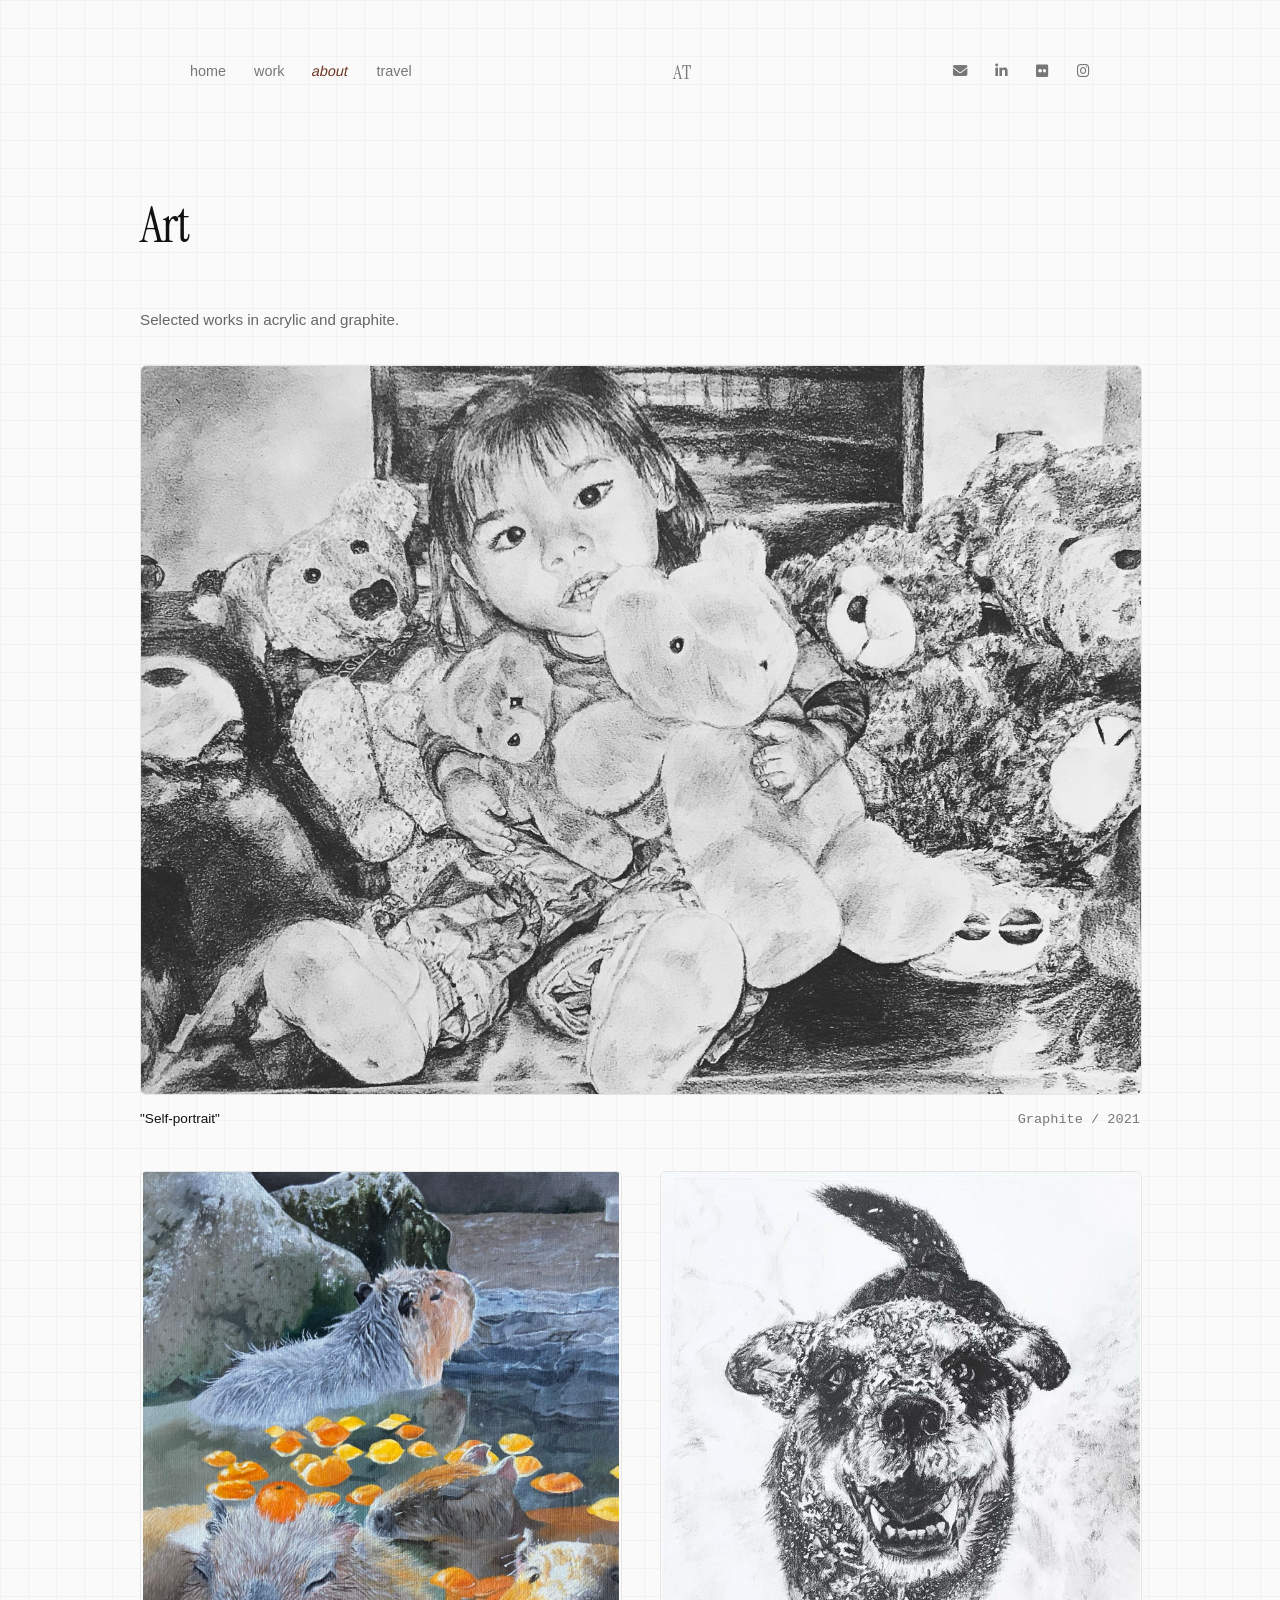
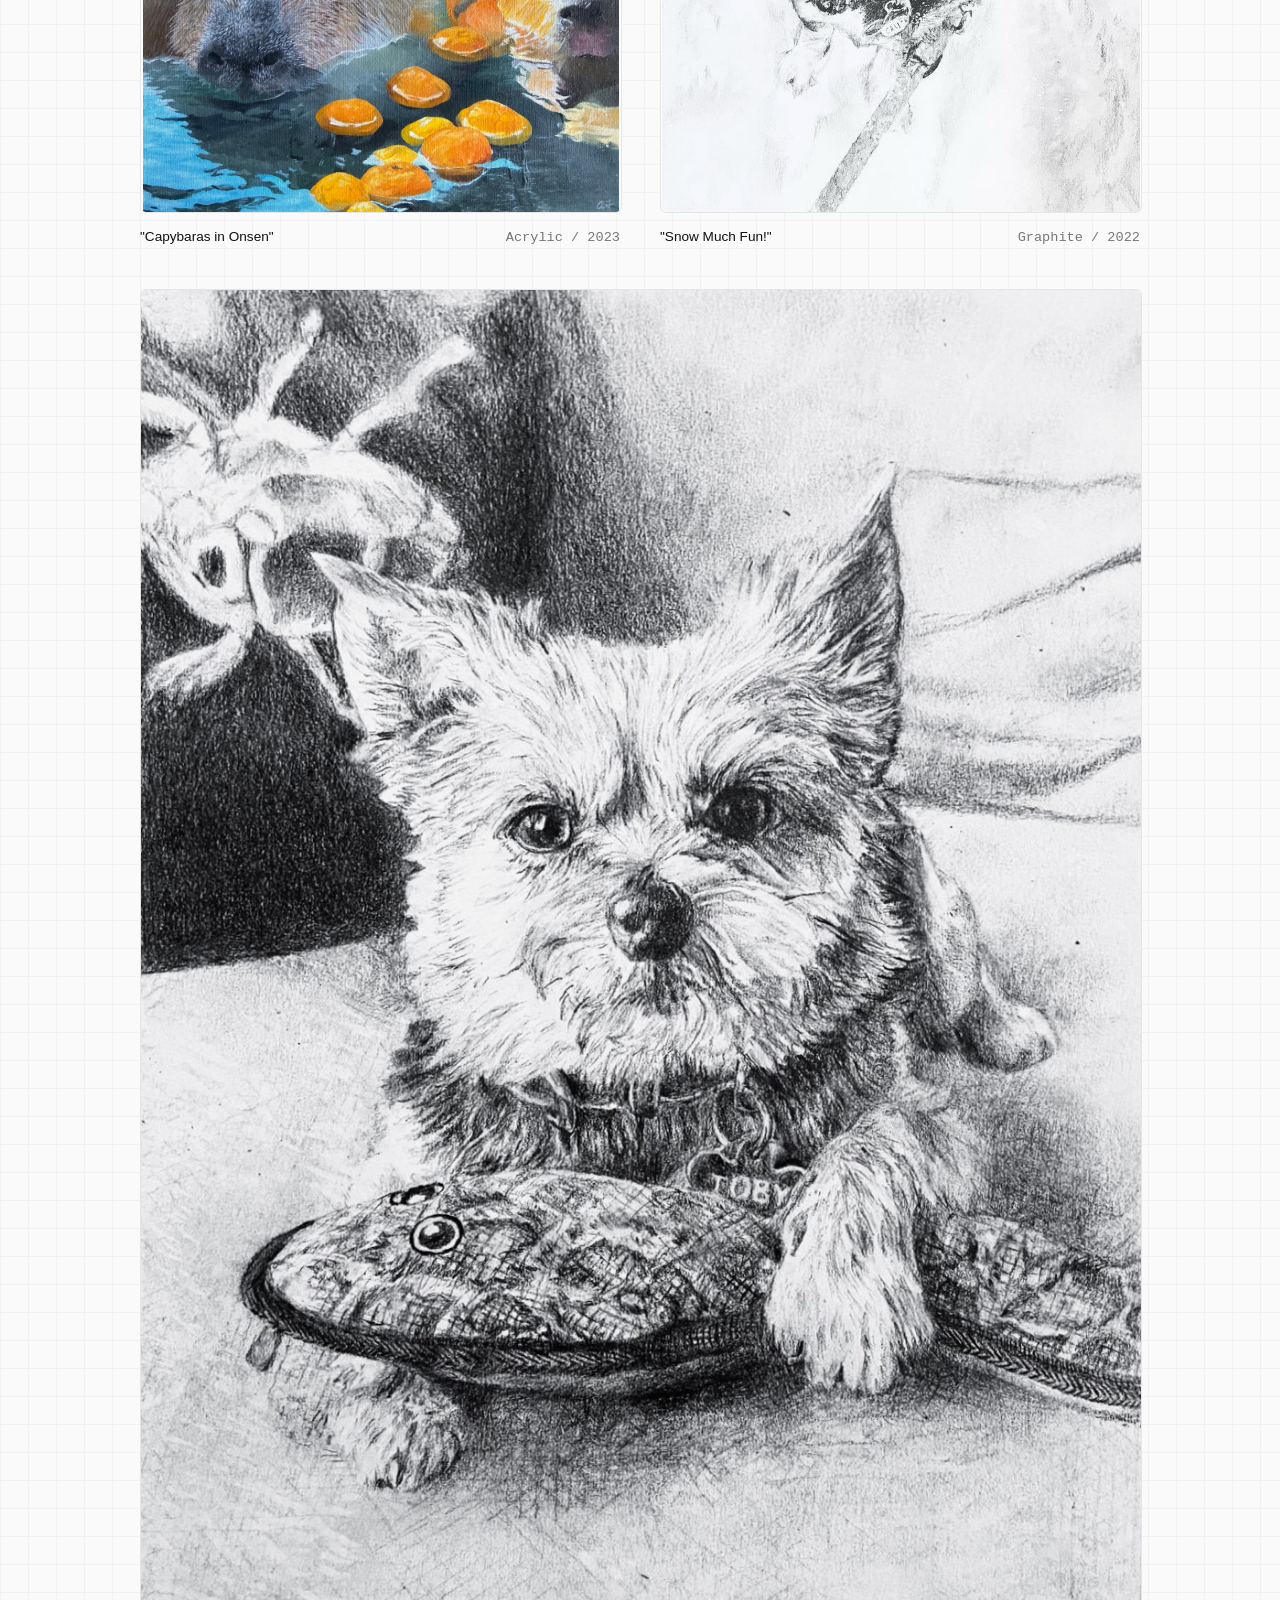
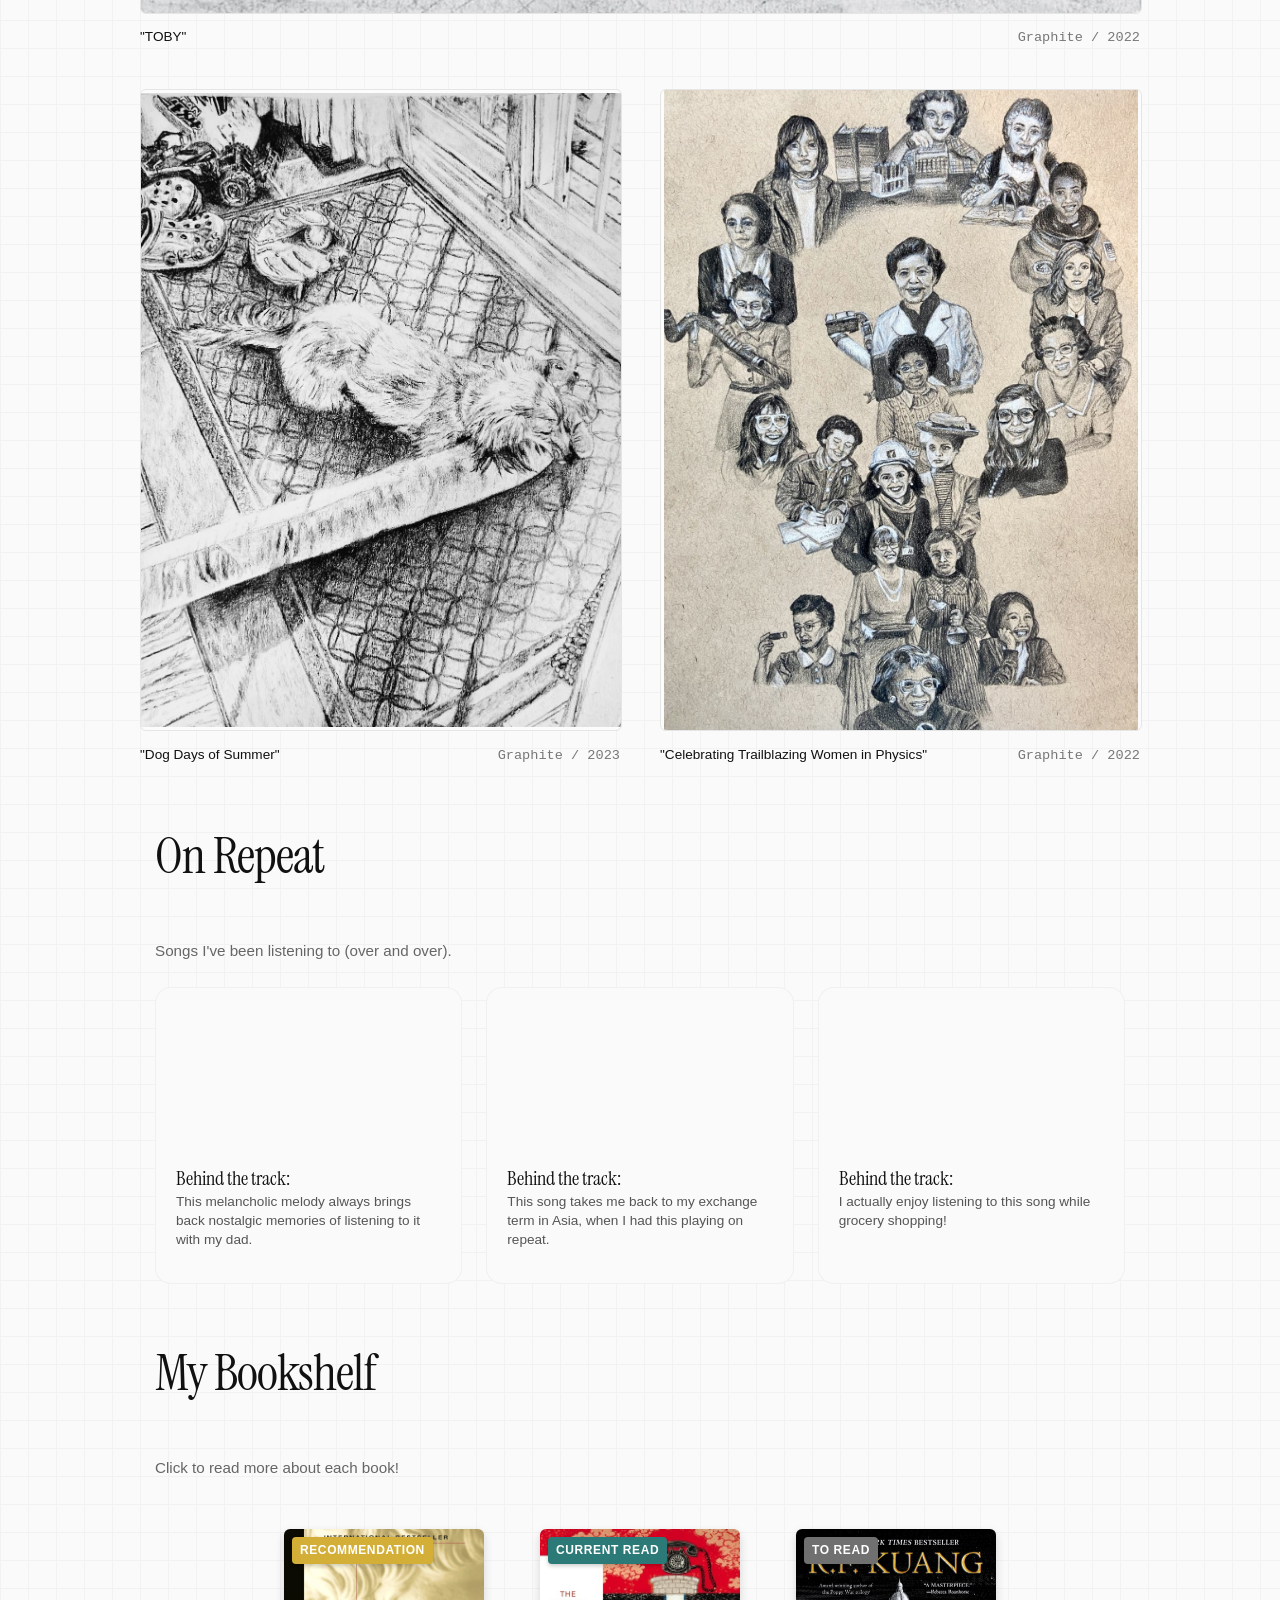
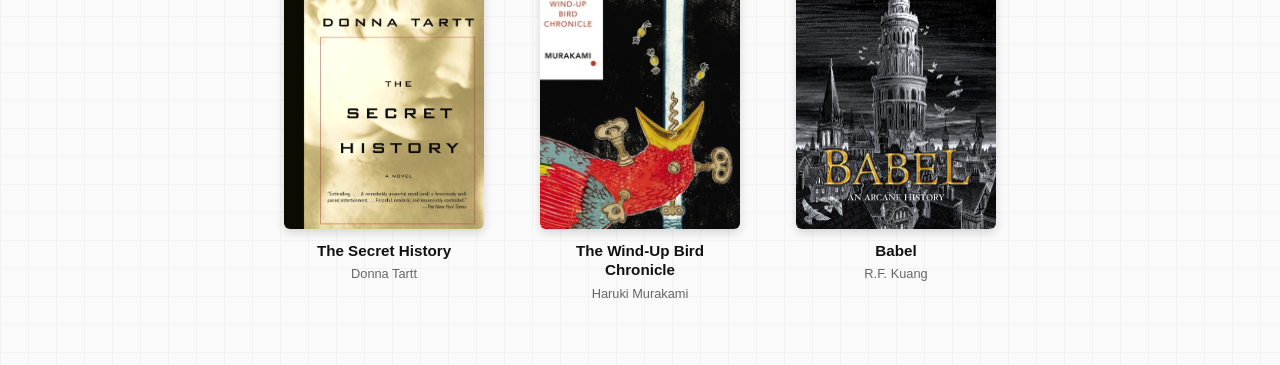
==== about.html @ bf15a64a "Refine personal website - add more pages and content to reflect experience and interests" ====
<!DOCTYPE html>
<html lang="en">
<head>
    <meta charset="UTF-8">
    <meta name="viewport" content="width=device-width, initial-scale=1.0">
    <title>About</title>
    <link rel="icon" href="assets/favicon.ico">
    <link rel="stylesheet" href="https://cdnjs.cloudflare.com/ajax/libs/font-awesome/6.5.1/css/all.min.css">
    <link rel="stylesheet" href="style.css">
    <link href="https://fonts.googleapis.com/css2?family=Instrument+Serif&display=swap" rel="stylesheet">
</head>
<body>
    <nav class="navbar">
        <div class="nav-left">
            <a href="index.html">home</a>
            <a href="work.html">work</a>
            <a href="about.html"class="active">about</a>
            <a href="travel.html">travel</a>
        </div>
        <div class="nav-center">
            <a href="index.html" class="brand">AT</a>
        </div>
        <div class="nav-right">
            <a href="mailto:atamlin@uwaterloo.ca" aria-label="Email Anna-Margret">
                <i class="fa-solid fa-envelope"></i>
            </a>
            <a href="https://www.linkedin.com/in/annatamlin" target="_blank" rel="noopener" aria-label="LinkedIn Profile">
                <i class="fa-brands fa-linkedin-in"></i>
            </a>
            <a href="https://www.flickr.com/photos/annatamlin/albums/72177720331344123/" target="_blank" rel="noopener" aria-label="Flickr Profile">
                <i class="fa-brands fa-flickr"></i>
            </a>
            <a href="https://www.instagram.com/annasartportfolio/" target="_blank" rel="noopener" aria-label="Art Instagram Profile">
                <i class="fa-brands fa-instagram"></i>
            </a>
        </div>
    </nav>

<!-- Art section -->
<section class="scrapbook-section">
        <h2 class="more-section-title">Art</h2>
        <p class="intro-body" style="font-size: 0.95rem; margin-bottom: 1.5rem; color: #666;">
            Selected works in acrylic and graphite.
          </p>

    <div class="scrapbook-grid">
        <div class="scrapbook-item large">
            <div class="media-container">
                <img src="assets/drawing.jpg" alt="Acrylic painting" class="scrapbook-img">
            </div>
            <div class="item-meta">
                <span class="item-title">"Self-portrait"</span>
                <span class="item-category">Graphite / 2021</span>
            </div>
        </div>

        <div class="scrapbook-item tall">
            <div class="media-container">
                <img src="assets/capybarapainting.jpg" alt="Candid street view in Singapore captured on an early 2010s CCD sensor camera" class="scrapbook-img">
            </div>
            <div class="item-meta">
                <span class="item-title">"Capybaras in Onsen"</span>
                <span class="item-category">Acrylic / 2023</span>
            </div>
        </div>

        <div class="scrapbook-item tall">
            <div class="media-container">
                <img src="assets/drawing3.jpg" alt="Rugged mountain trail path stretching upward into high-elevation clouds" class="scrapbook-img">
            </div>
            <div class="item-meta">
                <span class="item-title">"Snow Much Fun!"</span>
                <span class="item-category">Graphite / 2022</span>
            </div>
        </div>

        <div class="scrapbook-item large">
            <div class="media-container">
                <img src="assets/drawing2.jpg" alt="Acrylic painting" class="scrapbook-img">
            </div>
            <div class="item-meta">
                <span class="item-title">"TOBY"</span>
                <span class="item-category">Graphite / 2022</span>
            </div>
        </div>

        <div class="scrapbook-item tall">
            <div class="media-container">
                <img src="assets/drawing1.jpg" alt="Candid street view in Singapore captured on an early 2010s CCD sensor camera" class="scrapbook-img">
            </div>
            <div class="item-meta">
                <span class="item-title">"Dog Days of Summer"</span>
                <span class="item-category">Graphite / 2023</span>
            </div>
        </div>

        <div class="scrapbook-item tall">
            <div class="media-container">
                <img src="assets/drawing4.jpg" alt="Rugged mountain trail path stretching upward into high-elevation clouds" class="scrapbook-img">
            </div>
            <div class="item-meta">
                <span class="item-title">"Celebrating Trailblazing Women in Physics"</span>
                <span class="item-category">Graphite / 2022</span>
            </div>
        </div>

    </div>
</section>

<!-- Music section -->
<section class="music-section">
    <h2 class="more-section-title">On Repeat</h2>
    <p class="intro-body" style="font-size: 0.95rem; margin-bottom: 1.5rem; color: #666;">
        Songs I've been listening to (over and over).
    </p>
    
    <div class="music-grid">
        <div class="music-grid-item">
            <iframe style="border-radius:12px" src="https://open.spotify.com/embed/track/2LawezPeJhN4AWuSB0GtAU?utm_source=generator&si=c48f5ad7d5b24daf" width="100%" height="152" frameBorder="0" allowfullscreen="" allow="autoplay; clipboard-write; encrypted-media; fullscreen; picture-in-picture" loading="lazy"></iframe>
            <p class="music-grid-dedication"><em>Behind the track:</em><br>This melancholic melody always brings back nostalgic memories of listening to it with my dad.</p>
        </div>
        
        <div class="music-grid-item">
            <iframe style="border-radius:12px" src="https://open.spotify.com/embed/track/6WJcvkt1hAvhWtzJqD34Oq?utm_source=generator&si=befad6e0a6c54edc" width="100%" height="152" frameBorder="0" allowfullscreen="" allow="autoplay; clipboard-write; encrypted-media; fullscreen; picture-in-picture" loading="lazy"></iframe>
            <p class="music-grid-dedication"><em>Behind the track:</em><br>This song takes me back to my exchange term in Asia, when I had this playing on repeat.</p>
        </div>
         
        <div class="music-grid-item">
            <iframe style="border-radius:12px" src="https://open.spotify.com/embed/track/1GeId1N0DtmTpIfwr9aNQR?utm_source=generator&si=3426142cb7a14121" width="100%" height="152" frameBorder="0" allowfullscreen="" allow="autoplay; clipboard-write; encrypted-media; fullscreen; picture-in-picture" loading="lazy"></iframe>
            <p class="music-grid-dedication"><em>Behind the track:</em><br>I actually enjoy listening to this song while grocery shopping!</p>
        </div>

    </div>
</section>

<!-- Book section -->
<section class="music-section">
    <h2 class="more-section-title">My Bookshelf</h2>
    <p class="intro-body" style="font-size: 0.95rem; margin-bottom: 1.5rem; color: #666;">
        Click to read more about each book!
    <div class="book-banner">

    <a href="https://www.goodreads.com/en/book/show/29044.The_Secret_History" target="_blank" rel="noopener" class="book-card">
        <div class="book-image-wrapper">
        <img src="assets/books/thesecrethistory.jpg" alt="The Secret History by Donna Tartt" class="book-cover">
        <span class="book-badge highlight">Recommendation</span>
        </div>
        <div class="book-info">
        <h3>The Secret History</h3>
        <p>Donna Tartt</p>
        </div>
    </a>

    <a href="https://www.goodreads.com/book/show/11275.The_Wind_Up_Bird_Chronicle" target="_blank" rel="noopener" class="book-card">
        <div class="book-image-wrapper">
        <img src="assets/books/windupbirdchronicle.jpg" alt="The Wind-Up Bird Chronicle by Haruki Murakami" class="book-cover">
        <span class="book-badge current">Current Read</span>
        </div>
        <div class="book-info">
        <h3>The Wind-Up Bird Chronicle</h3>
        <p>Haruki Murakami</p>
        </div>
    </a>

    <a href="https://www.goodreads.com/book/show/57945316-babel" target="_blank" rel="noopener" class="book-card">
        <div class="book-image-wrapper">
        <img src="assets/books/babel.jpg" alt="Babel by R.F. Kuang" class="book-cover">
        <span class="book-badge to-read">To Read</span>
        </div>
        <div class="book-info">
        <h3>Babel</h3>
        <p>R.F. Kuang</p>
        </div>
    </a>
    </div>
</section>

</body>
</html>
---- style.css ----
{
    box-sizing: border-box;
    margin: 0;
    padding: 0;
}

body {
    font-family: -apple-system, BlinkMacSystemFont, "Segoe UI", Roboto, Helvetica, Arial, sans-serif;
    color: #111111;
    line-height: 1.6;
    padding: 0 2rem;
    background-color: #fafafa;
    background-image: 
        linear-gradient(to right, #f2f2f2 1px, transparent 1px),
        linear-gradient(to bottom, #f2f2f2 1px, transparent 1px);
    background-size: 28px 28px;
    overflow-y: scroll;
}

.navbar {
    display: flex;
    justify-content: space-between;
    align-items: center;
    max-width: 900px;
    margin: 0 auto;
    padding: 3rem 0;
    font-size: 0.9rem;
}

.navbar a {
    color: #777777;
    text-decoration: none;
    transition: color 0.2s ease;
}

.navbar a:hover, 
.navbar a.active {
    color: #6e3822;
}

.nav-left a:hover, 
.nav-left a.active {
    color: #6e3822;
    display: inline-block;
    transform: skewX(-12deg);
    transition: transform 0.2s ease, color 0.2s ease;
}

.navbar a:hover,
.nav-left a:hover {
    font-weight: bold;
}

.nav-left display, 
.nav-right display {
    display: flex;
}

.nav-left a {
    margin-right: 1.5rem;
}

.nav-right a {
    margin-left: 1.5rem;
}

.brand {
    font-family: "Instrument Serif", serif;
    font-weight: 230;
    font-size: 1.25rem;
    letter-spacing: 0.05em;
}

.content-wrapper {
    max-width: 750px;
    margin: 3rem auto;
}

.hero-title {
    font-family: "Instrument Serif", serif;
    font-weight: 400;
    font-size: 4.5rem;
    letter-spacing: -0.02em;
    color: #ffffff;
    margin-bottom: 2.6rem;
}

.hero-title em {
    font-family: "Instrument Serif", serif;
    font-style: italic;
    font-weight: 450;
    letter-spacing: -0.02em;
}

.intro h1 {
    font-size: 3rem;
    font-weight: 400;
    letter-spacing: -0.02em;
    margin-bottom: 2.1rem;
    color: #0e0d0d;
}

.intro p,
.intro-body {
    font-size: 1.1rem;
    color: #444444;
    margin-bottom: 1.7rem;
    max-width: 900px;
    line-height: 1.6;
}

.typing-cursor {
    font-weight: 300;
    color: rgba(0, 0, 0, 0.4);
    margin-left: 2px;
    animation: blink-cursor 0.8s infinite;
}

@keyframes blink-cursor {
    0%, 100% { opacity: 1; }
    50% { opacity: 0; }
}

.standard-link {
    color: #6e3822 !important;
    text-decoration: underline;
    transition: color 0.2s ease;
}

.standard-link:hover {
    color: #41251c !important;
}

.footnote-link {
    color: #444444 !important;
    text-decoration: none !important;
    font-family: inherit;
}

.photos-direct-link {
    color: #6e3822;
    font-weight: 500;
    text-decoration: none;
    border-bottom: 1.7px solid rgba(110, 56, 34, 0.25);
    padding-bottom: 0.3px;
    transition: all 0.2s ease-in-out;
}

.photos-direct-link:hover {
    border-bottom-color: #6e3822;
    opacity: 0.9;
}

.footnote-container {
    position: relative;
    color: #444444;
    cursor: help;
    display: inline-block;
}

.name-link-container {
    text-decoration: none !important;
    border-bottom: none !important;
    color: inherit;
}

.footnote-container sup,
.footnote-link sup {
    font-family: "Instrument Serif", serif;
    font-size: 0.85rem;
    font-style: italic;
    color: #6e3822;
    margin-left: 1px;
    font-weight: 500;
    text-decoration: underline !important;
}

.footnote-target {
    cursor: help;
}

.tooltip {
    visibility: hidden;
    position: absolute;
    bottom: 100%;
    left: 50%;
    transform: translateX(-50%) translateY(5px);
    background-color: #ffffff;
    color: #444444;
    text-align: center;
    padding: 0.5rem 0.8rem;
    border-radius: 4px;
    font-size: 0.85rem;
    font-family: "Inter", sans-serif;
    font-style: normal;
    letter-spacing: 0.04em;
    line-height: 1.6;
    white-space: nowrap;
    opacity: 0;
    transition: opacity 0.2s ease, transform 0.2s ease;
    z-index: 10;
    box-shadow: 0 4px 12px rgba(0,0,0,0.08);
}

.tooltip::after {
    content: "";
    position: absolute;
    top: 100%;
    left: 50%;
    margin-left: -5px;
    border-width: 5px;
    border-style: solid;
    border-color: #ffffff transparent transparent transparent;
}

.footnote-container:hover .tooltip {
    visibility: visible;
    opacity: 1;
    transform: translateX(-50%) translateY(0);
}

.coop-badge {
  display: inline-block; 
  background-color: #594c4c27; 
  color: #594c4c; 
  border: 1px solid #c4b1b1; 
  border-radius: 35px; 
  padding: 3px 10px; 
  font-family: system-ui, -apple-system, sans-serif; 
  font-size: 11pt;                    
  font-weight: 350;                  
  letter-spacing: 0.04em;            
  margin-bottom: 15px;
  transform: scale(0.80);
  transform-origin: left center;
}

.section-label {
    display: block;
    font-size: 0.75rem;
    text-transform: uppercase;
    letter-spacing: 0.1em;
    color: #999999;
    margin-bottom: 1.5rem;
}

.project-row {
    display: flex;
    justify-content: space-between;
    align-items: baseline;
    padding: 1rem 0;
    border-bottom: 1px solid #eeeeee;
}

.project-title {
    color: #111111;
    text-decoration: none;
    font-weight: 500;
}

.project-title:hover {
    text-decoration: underline;
}

.project-meta {
    font-family: monospace;
    font-size: 0.85rem;
    color: #888888;
}

.section-header {
    padding-top: 0rem;    
    max-width: 900px;
    margin-left: 0 auto;
    margin-right: auto;
    margin-top: 0;
}

.section-title-serif {
    font-family: "Instrument Serif", serif;
    font-size: 3.2rem;
    font-weight: 400;
    margin-top: 0.5rem;
    margin-bottom: 0.4rem;
    color: #111111;
    letter-spacing: -0.02em;
}

.exp-row {
    display: flex;
    justify-content: space-between;
    align-items: center;
    padding-bottom: 0.4rem;
    margin-bottom: 0.2rem;
}

.exp-left {
    display: flex;
    align-items: center;
    gap: 1.2rem;
}

.logo-link {
    text-decoration: none;
    display: inline-block;
    border-radius: 14px;
    overflow: hidden;
    transition: transform 0.2s cubic-bezier(0.16, 1, 0.3, 1);
}

.logo-link:hover {
    transform: scale(1.12);
}

.company-logo {
    width: 75px;
    height: 75px;
    border-radius: 14px;
    display: flex;
    align-items: center;
    justify-content: center;
    flex-shrink: 0;
    overflow: hidden;
    box-sizing: border-box;
}

.logo-img {
    width: 100%;
    height: 100%;
    border-radius: 14px;
    object-fit: contain;
    padding: 8px;
    box-sizing: border-box;
}

.exp-details {
    display: flex;
    flex-direction: column;
    gap: 0.4rem;
}

.exp-headline {
    font-size: 1.15rem;
    color: #111111;
}

.role {
    font-weight: 600;
}

.divider {
    color: #777777;
    margin: 0 0.2rem;
}

.company {
    font-style: italic;
    font-weight: 400;
}

.tag-group {
    display: flex;
    gap: 0.5rem;
}

.tag {
    font-size: 0.75rem;
    padding: 0.2rem 0.6rem;
    border-radius: 20px;
    font-weight: 500;
}

.tag-hsi  { background-color: #f4ccd6; color: #820024; }
.tag-vip  { background-color: #bff3f5; color: #086164; }
.tag-pepper { background-color: #c3fbcd; color: #1c8940; }
.tag-navblue  { background-color: #444447; color: #ffffff; }
.tag-velocity  { background-color: #2c3db9; color: #aefa77; }

.exp-right {
    text-align: right;
}

.exp-year {
    font-size: 1.2rem;
    font-weight: 500;
    color: #111111;
}

.scrapbook-section {
    max-width: 1000px;
    margin: 3rem auto 3rem auto;
    padding: 0 1rem;
}

.scrapbook-grid {
    display: grid;
    grid-template-columns: repeat(2, 1fr);
    gap: 2.5rem;
    margin-top: 2rem;
}

.scrapbook-item {
    display: flex;
    flex-direction: column;
    background: none;
    text-decoration: none;
}

.scrapbook-item.large {
    grid-column: span 2;
}

.scrapbook-item.large .media-container {
    aspect-ratio: auto;
    max-height: 175vh;
    display: flex;
    justify-content: center;
}

.scrapbook-item.tall .media-container {
    aspect-ratio: 3 / 4;
}

.scrapbook-item.standard .media-container {
    aspect-ratio: 4 / 3;
}

.media-container {
    width: 100%;
    aspect-ratio: 16 / 9;
    overflow: hidden;
    background-color: #f0f0f0;
    border-radius: 6px;
    margin-bottom: 0.8rem;
}

.scrapbook-img {
    width: 100%;
    height: 100%;
    object-fit: contain;
    display: block;
}

.item-meta {
    display: flex;
    justify-content: space-between;
    align-items: baseline;
    font-size: 0.85rem;
}

.item-title {
    font-weight: 500;
    color: #111111;
}

.item-category {
    font-family: monospace;
    color: #777777;
}

.text-card {
    background-color: #f5f5f3;
    border-radius: 6px;
    padding: 2rem;
    justify-content: center;
    box-sizing: border-box;
}

.text-card-content h3 {
    font-family: "Instrument Serif", serif;
    font-size: 1.4rem;
    font-weight: 400;
    margin-bottom: 1rem;
}

.chinese-practice {
    font-size: 0.95rem;
    color: #555555;
    line-height: 1.5;
    margin-bottom: 1.5rem;
}

.scrapbook-container {
    display: flex;
    flex-direction: column;
    align-items: center;
    justify-content: center;
    padding: 1rem 2rem 4rem 2rem;
    min-height: 80vh;
}

.camera-console {
    position: relative;
    width: 100%;
    max-width: 650px; 
    aspect-ratio: 650 / 433;
    margin: 0 auto;
    user-select: none;
}

.camera-body-hardware {
    position: absolute;
    top: 0;
    left: 0;
    width: 100%;
    height: 100%;
    z-index: 3;
    pointer-events: none;
    object-fit: contain;
}

.camera-screen-window {
    position: absolute;
    top: 18.01%;  
    left: 10.0%;
    width: 57.69%;
    height: 64.66%;
    overflow: hidden;
    background: #111111;
    z-index: 1;
}

.camera-screen-window img {
    width: 100%;
    height: 100%;
    object-fit: cover;
    filter: saturate(0.95) sepia(0.05);
}

.viewfinder-ui {
    position: absolute;
    font-family: "Inter", sans-serif;
    font-size: 2.2vw;
    color: rgba(255, 255, 255, 0.95);
    display: flex;
    justify-content: space-between;

    top: 6%;
    left: 6%;
    width: 92%;
    padding: 0;        
    z-index: 4;        
    box-sizing: border-box; 
}

@media (min-width: 650px) {
    .viewfinder-ui {
        font-size: 0.85rem;
        top: 20px;
        left: 40px;
        width: 345px;
    }
}

.cam-btn {
    position: absolute;
    background: rgba(255, 255, 255, 0);
    border: none;
    cursor: pointer;
    z-index: 5;
    border-radius: 50%;
    transition: background 0.2s ease;
    
    display: flex;
    align-items: center;
    justify-content: center;
}

.cam-btn:hover {
    background: rgba(255, 255, 255, 0.535);
}

.btn-prev { 
    top: 58.2%; 
    right: 22%;
    width: 5.23%;  
    height: 7.85%;
}

.btn-next { 
    top: 58.2%; 
    right: 13%;
    width: 5.23%; 
    height: 7.85%; 
}

@keyframes pulse-ring {
    0% { 
        transform: scale(0.6); 
        opacity: 0; 
    }
    50% { 
        opacity: 0.75; 
    }
    100% { 
        transform: scale(1.3); 
        opacity: 0; 
    }
}

.btn-next::before,
.btn-prev::before {
    content: '';
    position: absolute;
    width: 70%;
    height: 70%;
    border: 1.9px solid #ffffff;
    border-radius: 50%;
    animation: pulse-ring 2s infinite;
    pointer-events: none;
}


.exif-data-tag {
    margin-top: 2rem;
    font-family: "Space Mono", monospace;
    font-size: 0.75rem;
    color: #555555;
    letter-spacing: 0.05em;
}

@media (max-width: 768px) {
    .scrapbook-grid {
        grid-template-columns: 1fr;
        gap: 2rem;
    }
    
    .scrapbook-item.large {
        grid-column: span 1;
    }
}

.music-section {
    margin: 2rem auto 3rem auto;
    max-width: 970px;
}

.more-section-title {
    font-family: 'Instrument Serif', serif;
    font-weight: 400;
    font-size: 3.2rem;
    letter-spacing: -0.02em; 
    margin-top: 0 !important;
}

.music-grid {
    display: grid;
    grid-template-columns: repeat(auto-fit, minmax(240px, 1fr));
    gap: 1.5rem;
    margin-top: 1rem;
    max-width: 970px;                                           
}

.music-grid-item {
    display: flex;
    flex-direction: column;
    background: #fafafa;
    border: 1px solid rgba(0, 0, 0, 0.04);
    border-radius: 16px;
    padding: 0.75rem;
    transition: transform 0.2s ease, box-shadow 0.2s ease;
}

.music-grid-item:hover {
    transform: translateY(-2px);
    box-shadow: 0 8px 20px rgba(0, 0, 0, 0.03);
}

.music-grid-dedication {
    font-size: 0.85rem;
    line-height: 1.4;
    color: #555;
    margin-top: 0.75rem;
    padding: 0 0.5rem 0.5rem 0.5rem;
}

.music-grid-dedication em {
    font-family:"Instrument Serif", serif;
    font-weight: 400;
    font-style: normal; 
    color: #111;
    font-size: 1.25rem;
    text-transform: none;
    letter-spacing: normal
}

.travel-canvas {
    position: relative;
    width: auto; 
    min-height: 160vh; 
    padding: 40px;
}

.travel-header {
    text-align: center;
    margin-bottom: 60px;
    pointer-events: none; 
    user-select: none;
    color: #5a5959;
    font-weight: 350;
}

.travel-item {
    position: absolute;
    cursor: grab;
    user-select: none;
    z-index: 5;
    transition: box-shadow 0.2s ease, transform 0.2s ease;
}

.travel-item:active {
    cursor: grabbing;
}

.travel-item.is-dragging {
    cursor: grabbing;
    transform: scale(1.05) rotate(0deg) !important;
    filter: drop-shadow(10px 20px 25px rgba(0,0,0,0.14)) !important;
}

.travel-item img {
    pointer-events: none; 
    -webkit-user-drag: none;
}

.travel-tilt-left         { transform: rotate(-4deg); }
.travel-tilt-right        { transform: rotate(3deg); }
.travel-tilt-steep-left   { transform: rotate(-8deg); }
.travel-tilt-steep-right  { transform: rotate(7deg); }

.travel-tape {
    position: absolute;
    width: 75px;
    height: 22px;
    background-color: rgba(215, 185, 145, 0.55); 
    backdrop-filter: blur(1px);
    z-index: 10;
}
.travel-tape-top-left      { top: -10px; left: -15px; transform: rotate(-20deg); }
.travel-tape-top-right     { top: -10px; right: -15px; transform: rotate(25deg); }
.travel-tape-bottom-left   { bottom: -12px; left: -10px; transform: rotate(35deg); }
.travel-tape-bottom-right  { bottom: -12px; right: -10px; transform: rotate(-30deg); }
.travel-tape-vertical-left { top: 30%; left: -18px; width: 22px; height: 75px; transform: rotate(-5deg); }

.travel-caption {
    display: block;
    font-family: Arial, sans-serif; 
    font-style: italic;
    font-size: 0.9rem;
    color: #4a3b32;
    margin-top: 10px;
    line-height: 1.3;
}

.travel-box {
    max-width: 225px;
    filter: drop-shadow(2px 4px 8px rgba(0,0,0,0.06));
}
.travel-box img {
    width: 100%;
    height: auto;
}

.travel-scanned-photo {
    background: #fff;
    padding: 12px 12px 22px 12px;
    box-shadow: 2px 5px 12px rgba(0,0,0,0.07);
    border: 1px solid #eae5d9;
    max-width: 210px;
}
.travel-scanned-photo img {
    width: 100%;
    height: auto;
}

.travel-flip-card {
    width: 210px;
    height: 280px;
    perspective: 1000px;
}
.travel-card-inner {
    position: relative;
    width: 100%;
    height: 100%;
    transition: transform 0.5s cubic-bezier(0.4, 0, 0.2, 1);
    transform-style: preserve-3d;
    box-shadow: 3px 6px 14px rgba(0,0,0,0.08);
}
.travel-item:not(.is-dragging).travel-flip-card:hover .travel-card-inner,
.travel-flip-card:hover .travel-card-inner {
    transform: rotateY(180deg);
}
.travel-card-front, .travel-card-back {
    position: absolute;
    width: 100%;
    height: 100%;
    backface-visibility: hidden;
    border-radius: 2px;
}
.travel-card-front {
    background: #fff;
    padding: 10px;
    box-sizing: border-box;
}
.travel-card-front img {
    width: 100%;
    height: 100%;
    object-fit: cover;
}
.travel-card-back {
    background: #f9f7f5;
    transform: rotateY(180deg);
    display: flex;
    align-items: center;
    justify-content: center;
    padding: 15px;
    box-sizing: border-box;
    border: 1px dashed #dcd5c5;
}
.travel-card-back img {
    max-width: 100%;
    height: auto;
}

.book-banner {
  display: flex;
  gap: 3.5rem;
  justify-content: center;
  max-width: 900px;
  margin: 2rem auto;
  padding: 1rem;
}

.book-card {
  flex: 1;
  max-width: 200px;
  text-decoration: none;
  color: inherit;
  display: flex;
  flex-direction: column;
  align-items: center;
  transition: transform 0.3s ease;
}

.book-card:hover {
  transform: translateY(-5px);
}

.book-image-wrapper {
  position: relative;
  width: 100%;
  aspect-ratio: 2 / 3;
  border-radius: 6px;
  box-shadow: 0 4px 10px rgba(0, 0, 0, 0.15);
  overflow: hidden;
  margin-bottom: 0.75rem;
}

.book-cover {
  width: 100%;
  height: 100%;
  object-fit: cover;
}

.book-badge {
  position: absolute;
  top: 8px;
  left: 8px;
  padding: 4px 8px;
  border-radius: 4px;
  font-size: 0.75rem;
  font-weight: 600;
  text-transform: uppercase;
  color: #fff;
  letter-spacing: 0.05em;
  box-shadow: 0 2px 4px rgba(0, 0, 0, 0.2);
}

.book-badge.highlight { background-color: #d4af37; }
.book-badge.current { background-color: #2b7a78; }
.book-badge.to-read { background-color: #707070; }

.book-info {
  text-align: center;
  width: 100%;
}

.book-info h3 {
  font-size: 0.95rem;
  margin: 0 0 0.25rem 0;
  font-weight: 600;
  line-height: 1.3;
}

.book-info p {
  font-size: 0.8rem;
  color: #666;
  margin: 0;
}

@media (max-width: 600px) {
  .book-banner {
    flex-direction: column;
    align-items: center;
    gap: 2rem;
  }
  .book-card {
    max-width: 160px;
  }
}

.section-projects {
    margin-top: 1rem;
    border-top: none;
    padding-top: 1rem;
}

.project-list {
    display: flex;
    flex-direction: column;
    gap: 2rem; 
    margin-top: 1rem; 
}

.project-card {
    display: flex;
    flex-direction: column;
    gap: 1.2rem;
}

.project-header {
    display: flex;
    justify-content: space-between;
    align-items: flex-start;
    border-bottom: 1px id #f0f0f0;
    padding-bottom: 0.5rem;
}

.project-name {
    font-family: 'Instrument Serif', serif;
    font-size: 2rem;
    font-weight: 400;
    margin: 0;
    color: #111;
}

.project-meta {
    font-size: 0.9rem;
    text-transform: uppercase;
    letter-spacing: 0.05em;
    color: #666;
    display: block;
    margin-top: 0.2rem;
}

.project-date {
    font-family: 'Instrument Serif', serif;
    font-size: 1.75rem;
    color: #888;
}

.tag-tag-proj {
    background-color: #f4f4f6;
    color: #4a5568;
    border: 1px solid #e2e8f0;
}

.project-grid {
    display: grid;
    grid-template-columns: 1.2fr 1fr;
    gap: 2.5rem;
    align-items: start;
}

.project-desc p {
    font-size: 1rem;
    line-height: 1.6;
    color: #444444;
    margin-bottom: 1rem;
}

.project-docs {
    display: flex;
    gap: 1rem;
    margin-top: 1.5rem;
    flex-wrap: wrap;
}

.btn-download {
    display: inline-flex;
    align-items: center;
    gap: 0.5rem;
    padding: 0.6rem 1rem;
    border: 1px solid #111;
    color: #111;
    text-decoration: none;
    font-size: 0.85rem;
    text-transform: uppercase;
    letter-spacing: 0.05em;
    transition: all 0.2s ease;
}

.btn-download:hover {
    background-color: #111;
    color: #fff;
}

.media-container {
    background-color: #fcfcfc;
    border: 1px solid #e5e5e5;
    position: relative;
    width: 100%;
    aspect-ratio: 16 / 9;
    overflow: hidden;
}

.video-wrapper iframe {
    position: absolute;
    top: 0;
    left: 0;
    width: 100%;
    height: 100%;
}

.photo-placeholder {
    display: flex;
    flex-direction: column;
    justify-content: center;
    align-items: center;
    color: #999;
    background: linear-gradient(145deg, #f7f7f8 0%, #eaeaea 100%);
}

.media-caption {
    display: block;
    font-size: 0.8rem;
    color: #777;
    margin-top: 0.5rem;
    text-transform: uppercase;
    letter-spacing: 0.03em;
}

@media (max-width: 768px) {
    .project-grid {
        grid-template-columns: 1fr;
        gap: 1.5rem;
    }
    
    .project-header {
        flex-direction: column;
        gap: 0.5rem;
    }
    
    .project-date {
        font-size: 1.4rem;
    }
}

.project-media.media-stack {
    display: flex;
    flex-direction: column;
    gap: 2rem;
    width: 100%;
    max-width: 420px; 
    justify-self: end;
}

.media-block {
    width: 100%;
}

.project-img-nocrop {
    width: 100%;
    height: auto;
    display: block;
    border: 1px solid #e5e5e5;
    background-color: #fcfcfc;
}
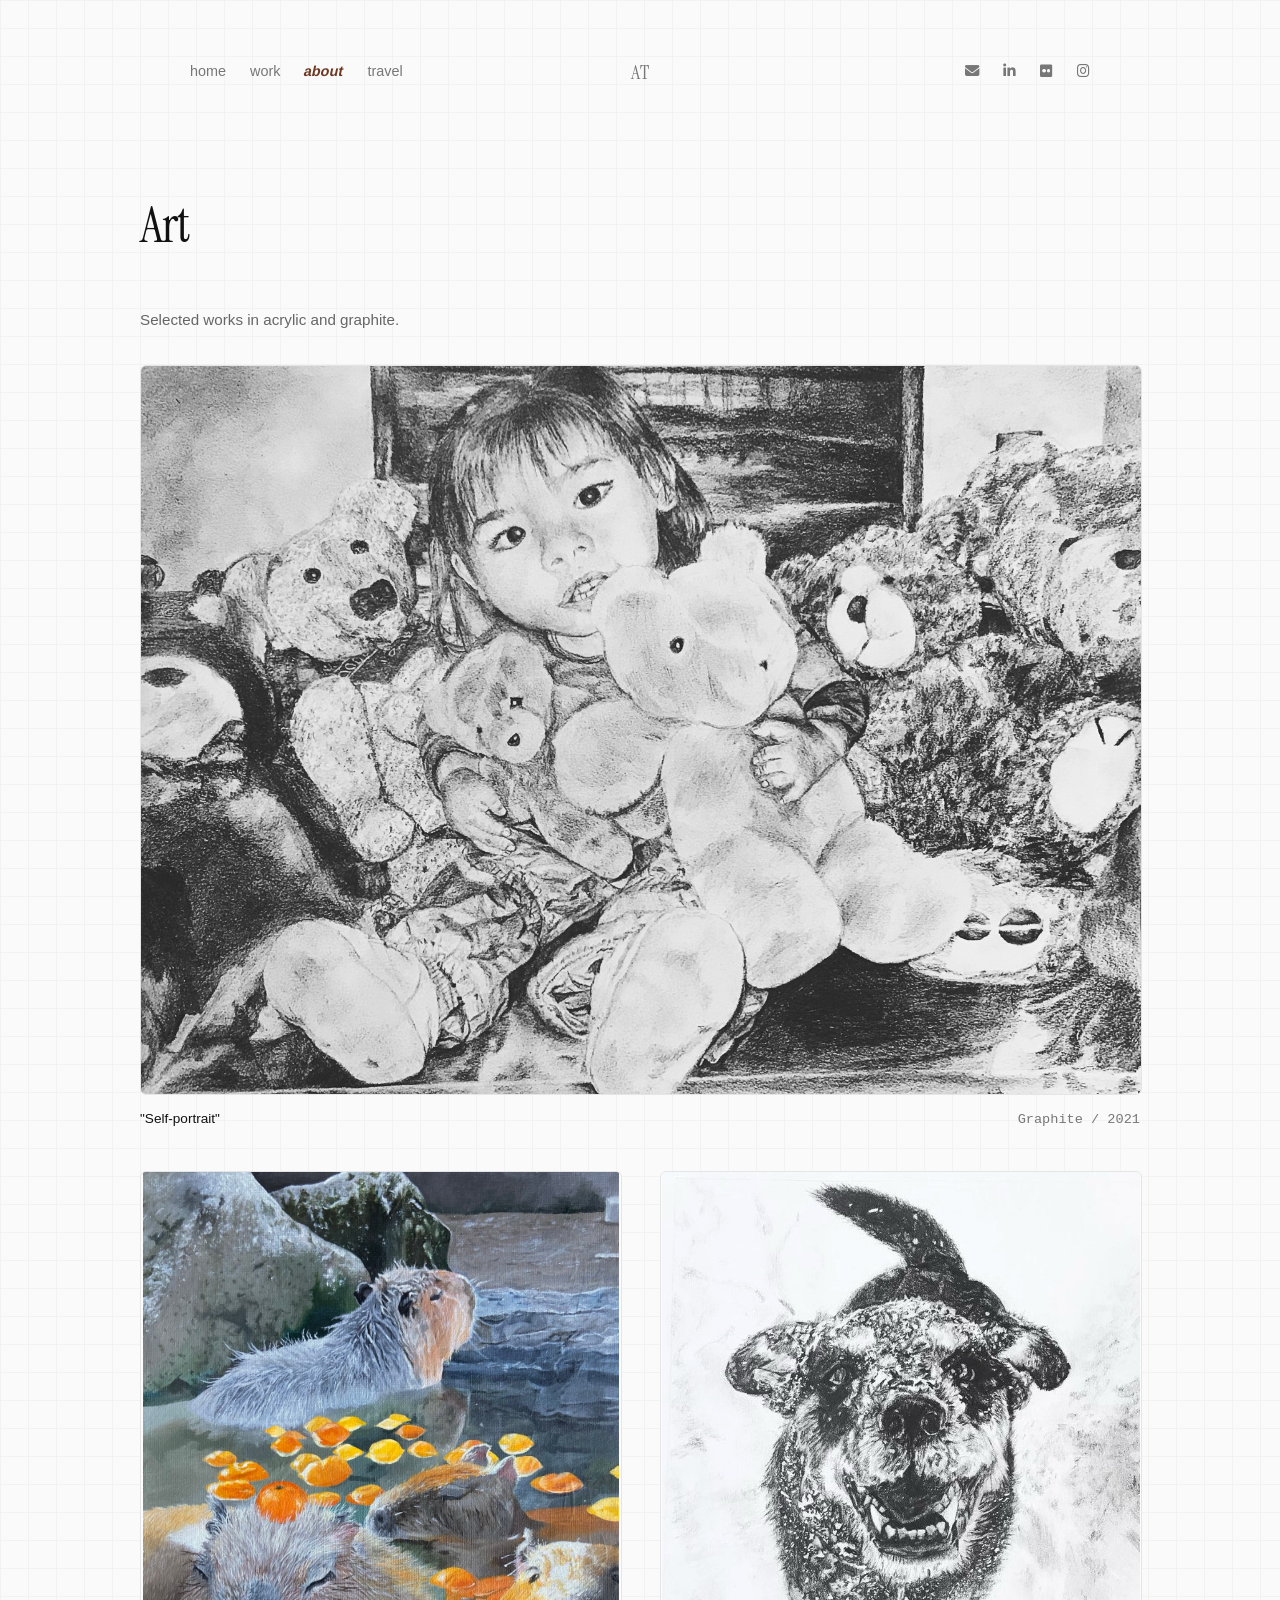
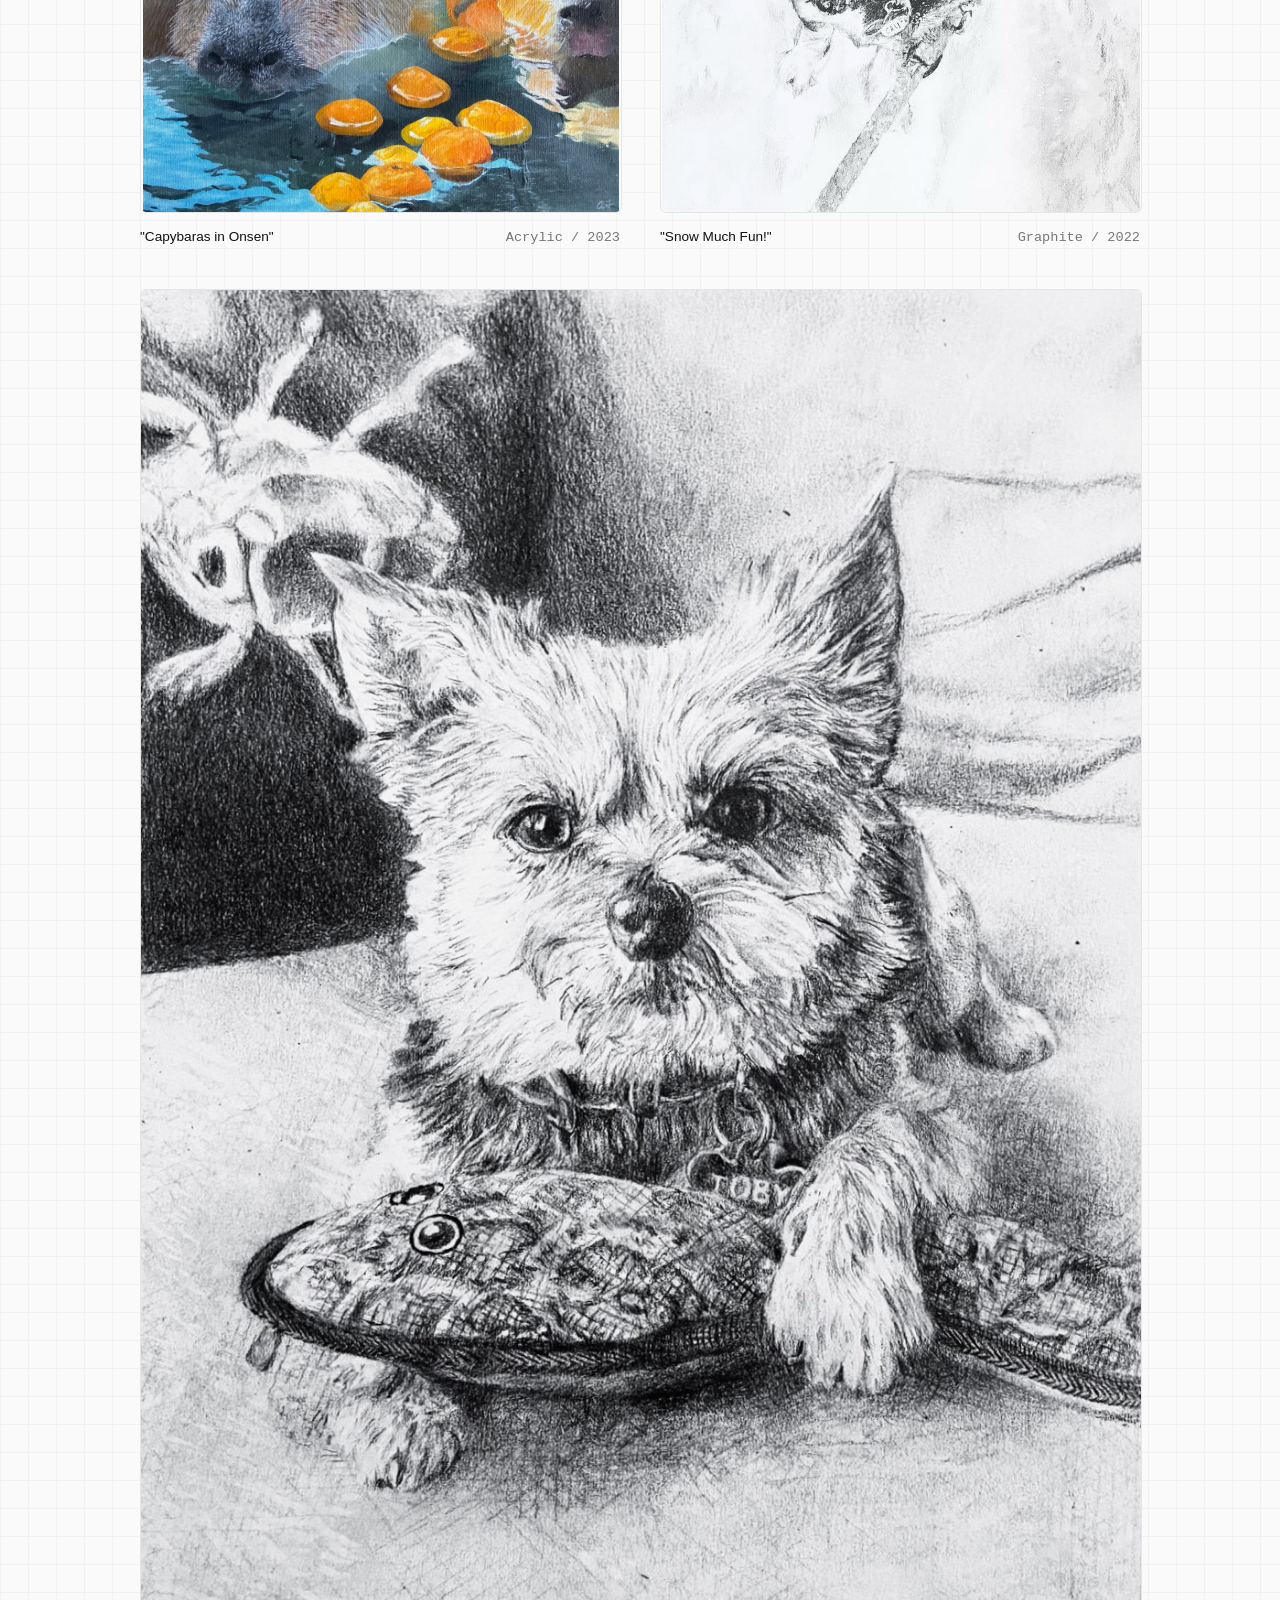
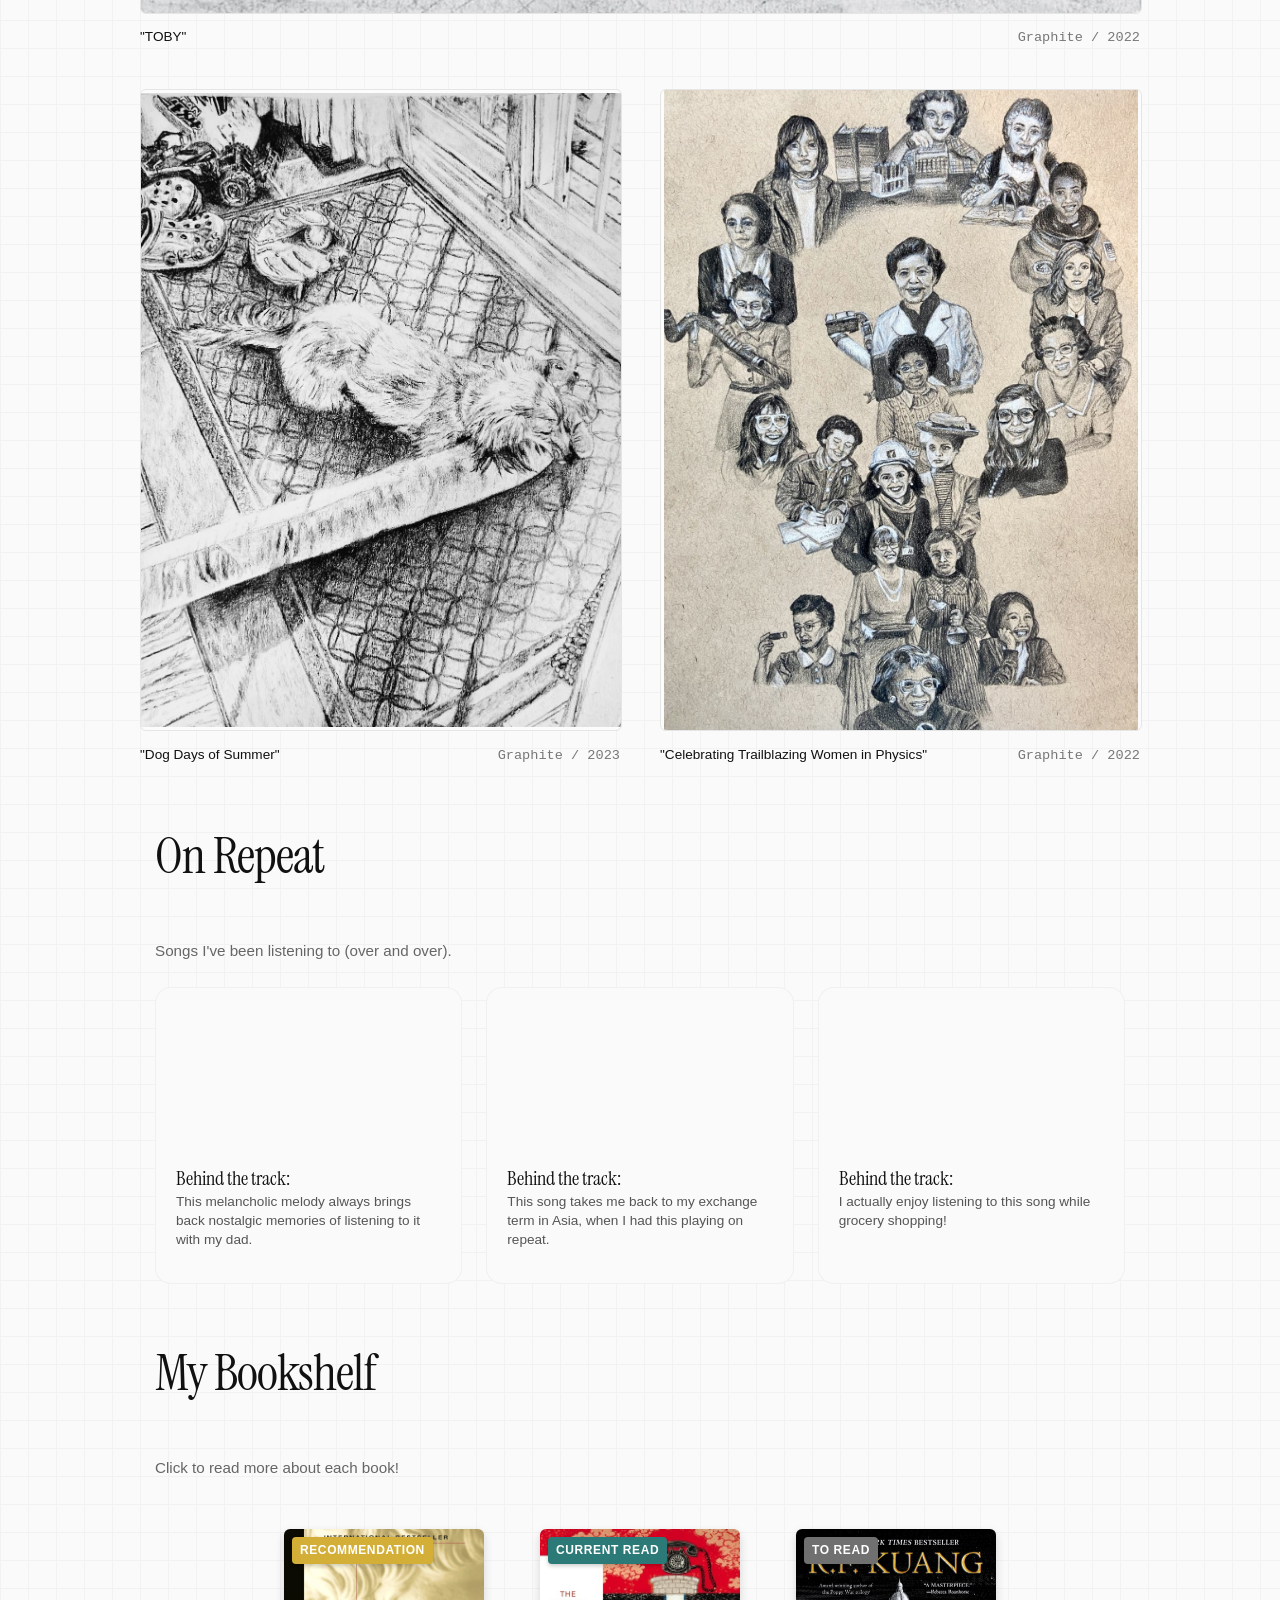
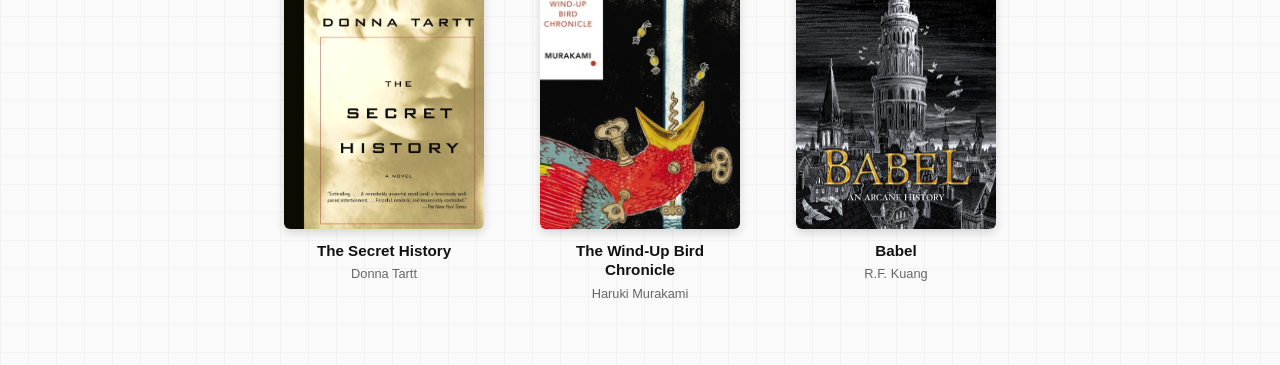
==== commit bcb59beb: "Fixing mobile viewss" ====
--- a/about.html
+++ b/about.html
@@ -2,7 +2,7 @@
 <html lang="en">
 <head>
     <meta charset="UTF-8">
-    <meta name="viewport" content="width=device-width, initial-scale=1.0">
+    <meta name="viewport" content="width=device-width, initial-scale=1.0, maximum-scale=1.0, user-scalable=no">
     <title>About</title>
     <link rel="icon" href="assets/favicon.ico">
     <link rel="stylesheet" href="https://cdnjs.cloudflare.com/ajax/libs/font-awesome/6.5.1/css/all.min.css">
--- a/style.css
+++ b/style.css
@@ -17,14 +17,16 @@
     overflow-y: scroll;
 }
 
+/* Generic desktop */
 .navbar {
-    display: flex;
-    justify-content: space-between;
+    display: grid;
+    grid-template-columns: 1fr auto 1fr;
     align-items: center;
     max-width: 900px;
     margin: 0 auto;
     padding: 3rem 0;
     font-size: 0.9rem;
+    box-sizing: border-box;
 }
 
 .navbar a {
@@ -38,31 +40,158 @@
     color: #6e3822;
 }
 
-.nav-left a:hover, 
-.nav-left a.active {
-    color: #6e3822;
+.nav-left {
+    display: flex;
+    justify-content: flex-start;
+    gap: 1.5rem;
+}
+
+.nav-center {
+    display: flex;
+    justify-content: center;
+    align-items: center;
+}
+
+.nav-right {
+    display: flex;
+    justify-content: flex-end;
+    gap: 1.5rem;
+}
+
+.nav-left a, .nav-right a {
     display: inline-block;
+    transition: transform 0.2s ease, color 0.2s ease;
+}
+
+.nav-left a:hover, .nav-left a.active {
     transform: skewX(-12deg);
-    transition: transform 0.2s ease, color 0.2s ease;
-}
-
-.navbar a:hover,
-.nav-left a:hover {
     font-weight: bold;
 }
 
-.nav-left display, 
-.nav-right display {
-    display: flex;
-}
-
-.nav-left a {
-    margin-right: 1.5rem;
-}
-
-.nav-right a {
-    margin-left: 1.5rem;
-}
+.camera-frame {
+    width: 600px;
+    position: relative;
+    margin: 0 auto;
+}
+
+/* Tablet responsiveness */
+@media (max-width: 1024px) {
+    .navbar {
+        padding: 2rem 1.5rem;
+        font-size: 0.88rem;
+    }
+
+    .nav-left, .nav-right {
+        gap: 1.2rem;
+    }
+
+    .camera-frame {
+        max-width: 460px;
+    }
+
+    .exp-row {
+        gap: 1.5rem;
+        padding: 0 1rem;
+    }
+}
+
+/* Mobile responsiveness */
+@media (max-width: 768px) {
+    html, body {
+        width: 100% !important;
+        max-width: 100% !important;
+        overflow-x: hidden !important;
+        margin: 0 !important;
+        padding: 0 !important;
+        box-sizing: border-box !important;
+    }
+
+    main, .content-wrapper, .container, section {
+        width: 100% !important;
+        max-width: 100% !important;
+        min-width: 0 !important; 
+        padding-left: 1rem !important;
+        padding-right: 1rem !important;
+        box-sizing: border-box !important;
+        overflow-x: hidden !important;
+    }
+
+    p, h1, h2, h3, span, a {
+        word-wrap: break-word !important;
+        overflow-wrap: break-word !important;
+    }
+    .navbar {
+        grid-template-columns: 1fr auto 1fr;
+        padding: 1.5rem 1rem;
+        font-size: 0.8rem;
+    }
+
+    .nav-left a[href*="travel"],
+    .nav-link-travel,
+    .nav-right a[href*="instagram"],
+    .nav-link-instagram {
+        display: none !important;
+    }
+
+    .nav-left, .nav-right {
+        gap: 0.75rem; 
+    }
+
+    .superscript-tooltip-class:hover .tooltip-text-class,
+    .tooltip-text-class {
+        position: relative !important;
+        display: block !important;
+        visibility: visible !important;
+        opacity: 1 !important;
+        width: 100% !important;
+        margin-top: 0.5rem;
+        padding: 0.5rem 0.75rem;
+        border-left: 2px solid #6e3822;
+        background: #fcfcfc;
+    }
+
+    .exp-row {
+        display: flex;
+        flex-direction: column !important;
+        align-items: flex-start !important;
+        gap: 0.75rem;
+        width: 100% !important;
+    }
+
+    .exp-left, .exp-details {
+        width: 100% !important;
+    }
+
+    .travel-moments-wrapper, 
+    .draggable-photo-class {
+        display: none !important;
+    }
+
+    .camera-frame {
+        width: 100% !important;
+        max-width: 320px;
+        height: auto !important;
+    }
+
+    .digicam-lcd img {
+        width: 62% !important;
+        height: 72% !important;
+        top: 14% !important;
+        left: 6% !important;
+        object-fit: cover;
+    }
+
+    .btn-w, .btn-t { top: 12% !important; right: 8% !important; transform: scale(0.8); }
+    .btn-disp { top: 48% !important; right: 12% !important; transform: scale(0.8); }
+    .btn-menu { bottom: 10% !important; right: 18% !important; transform: scale(0.75); }
+    .btn-delete { bottom: 10% !important; right: 8% !important; transform: scale(0.75); }
+
+    body, html {
+        overflow-x: hidden;
+        width: 100%;
+    }
+}
+
 
 .brand {
     font-family: "Instrument Serif", serif;
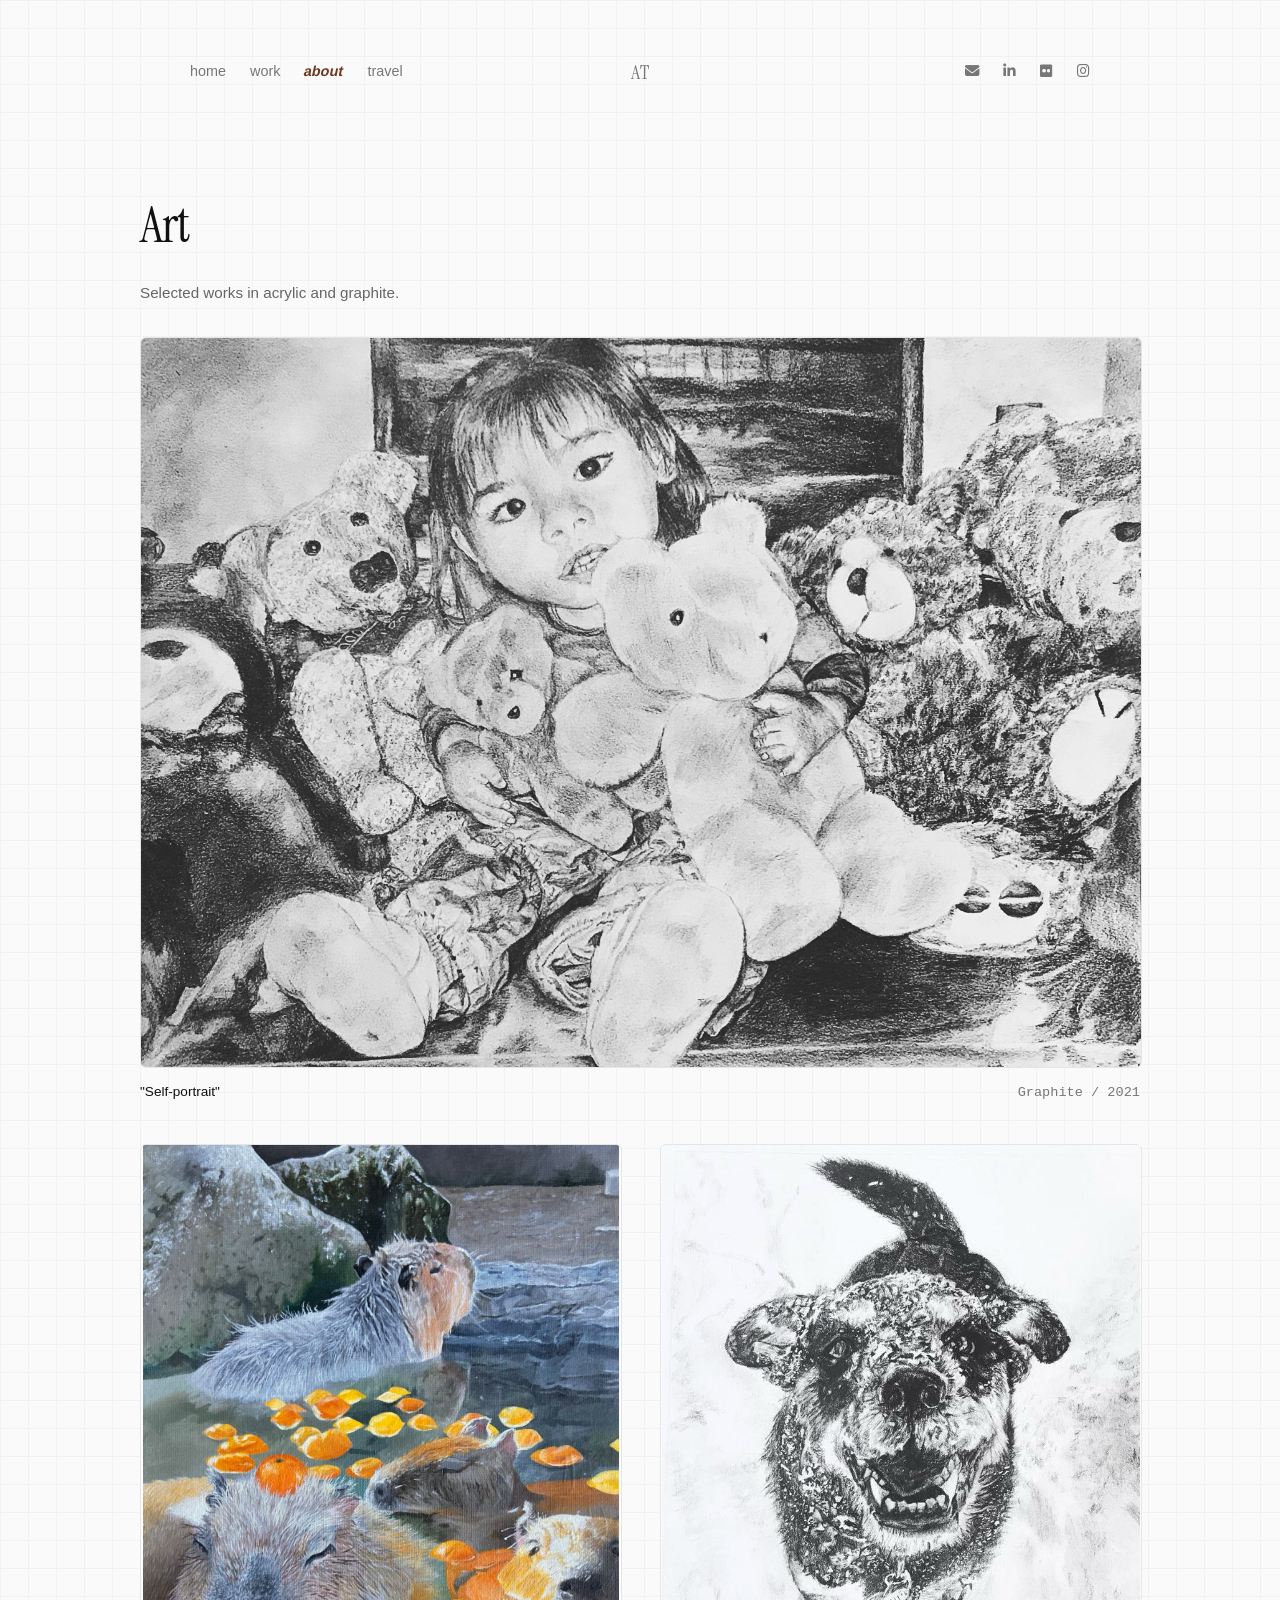
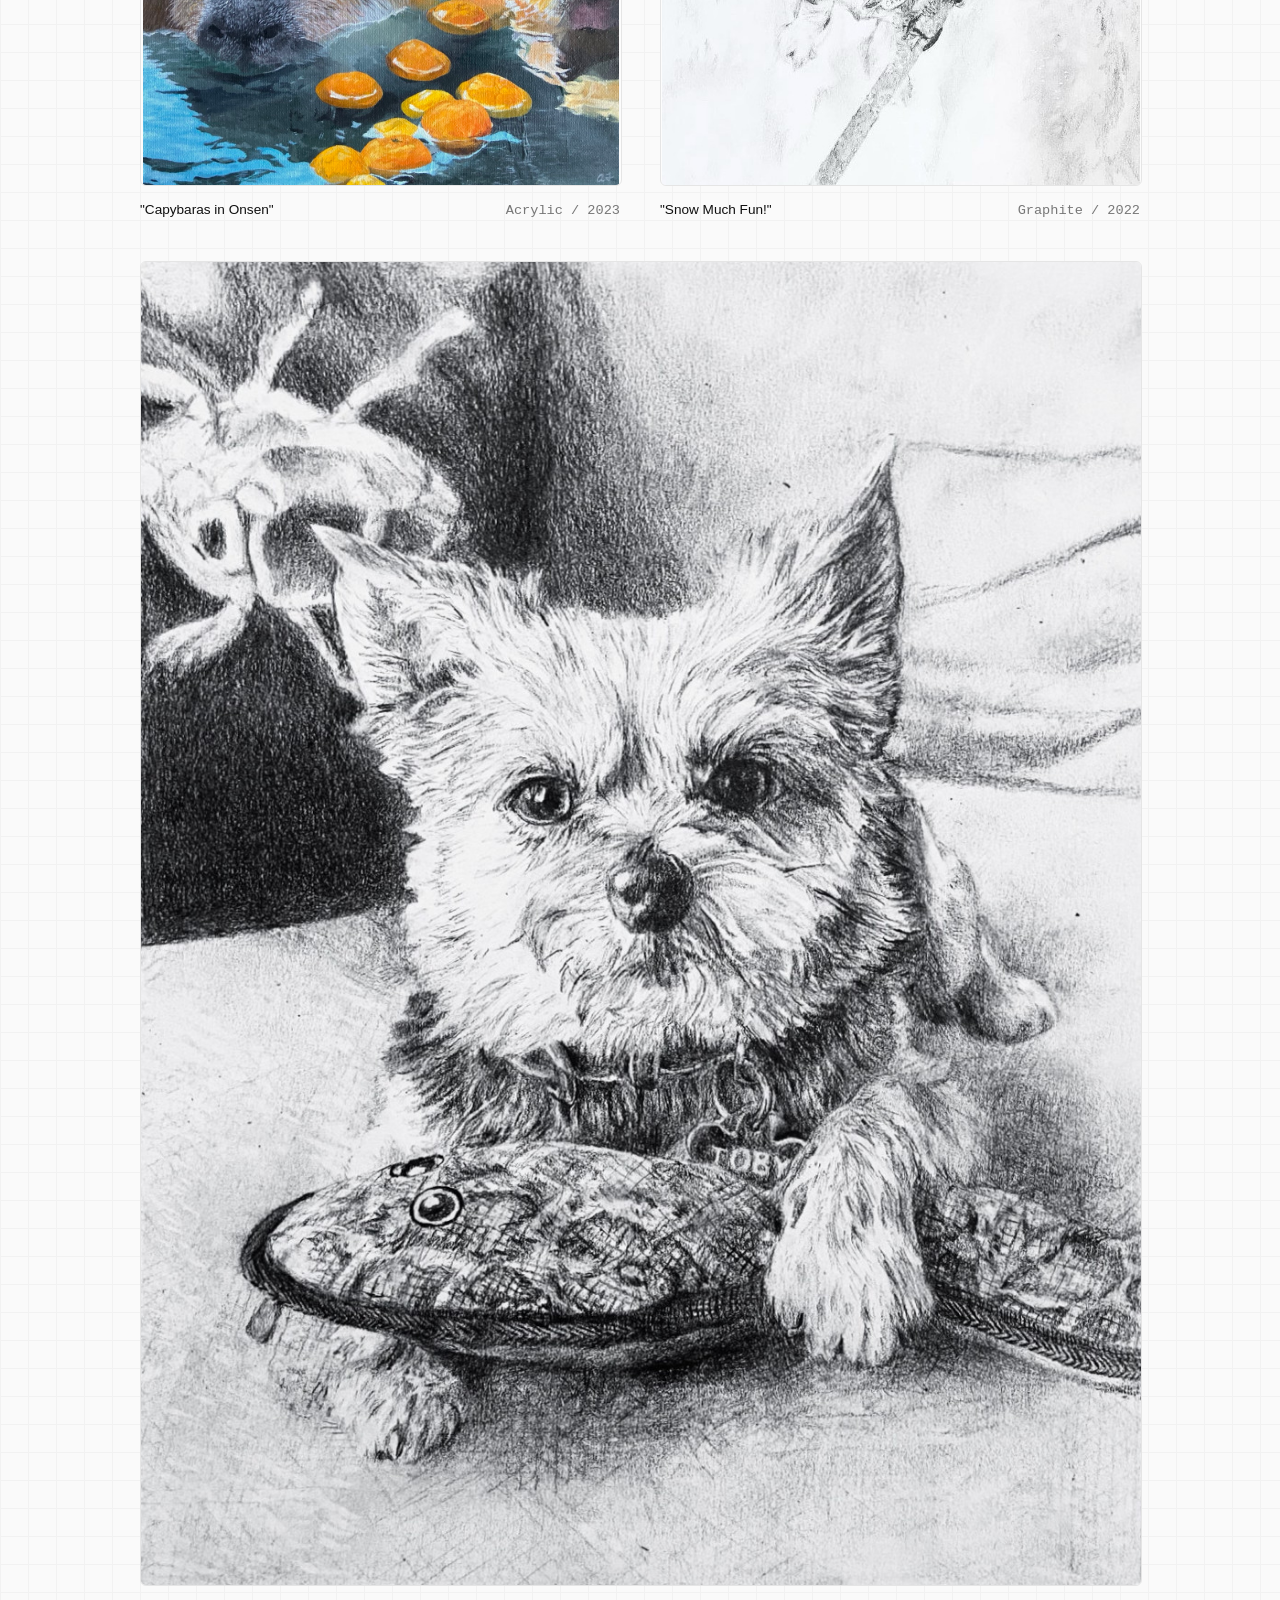
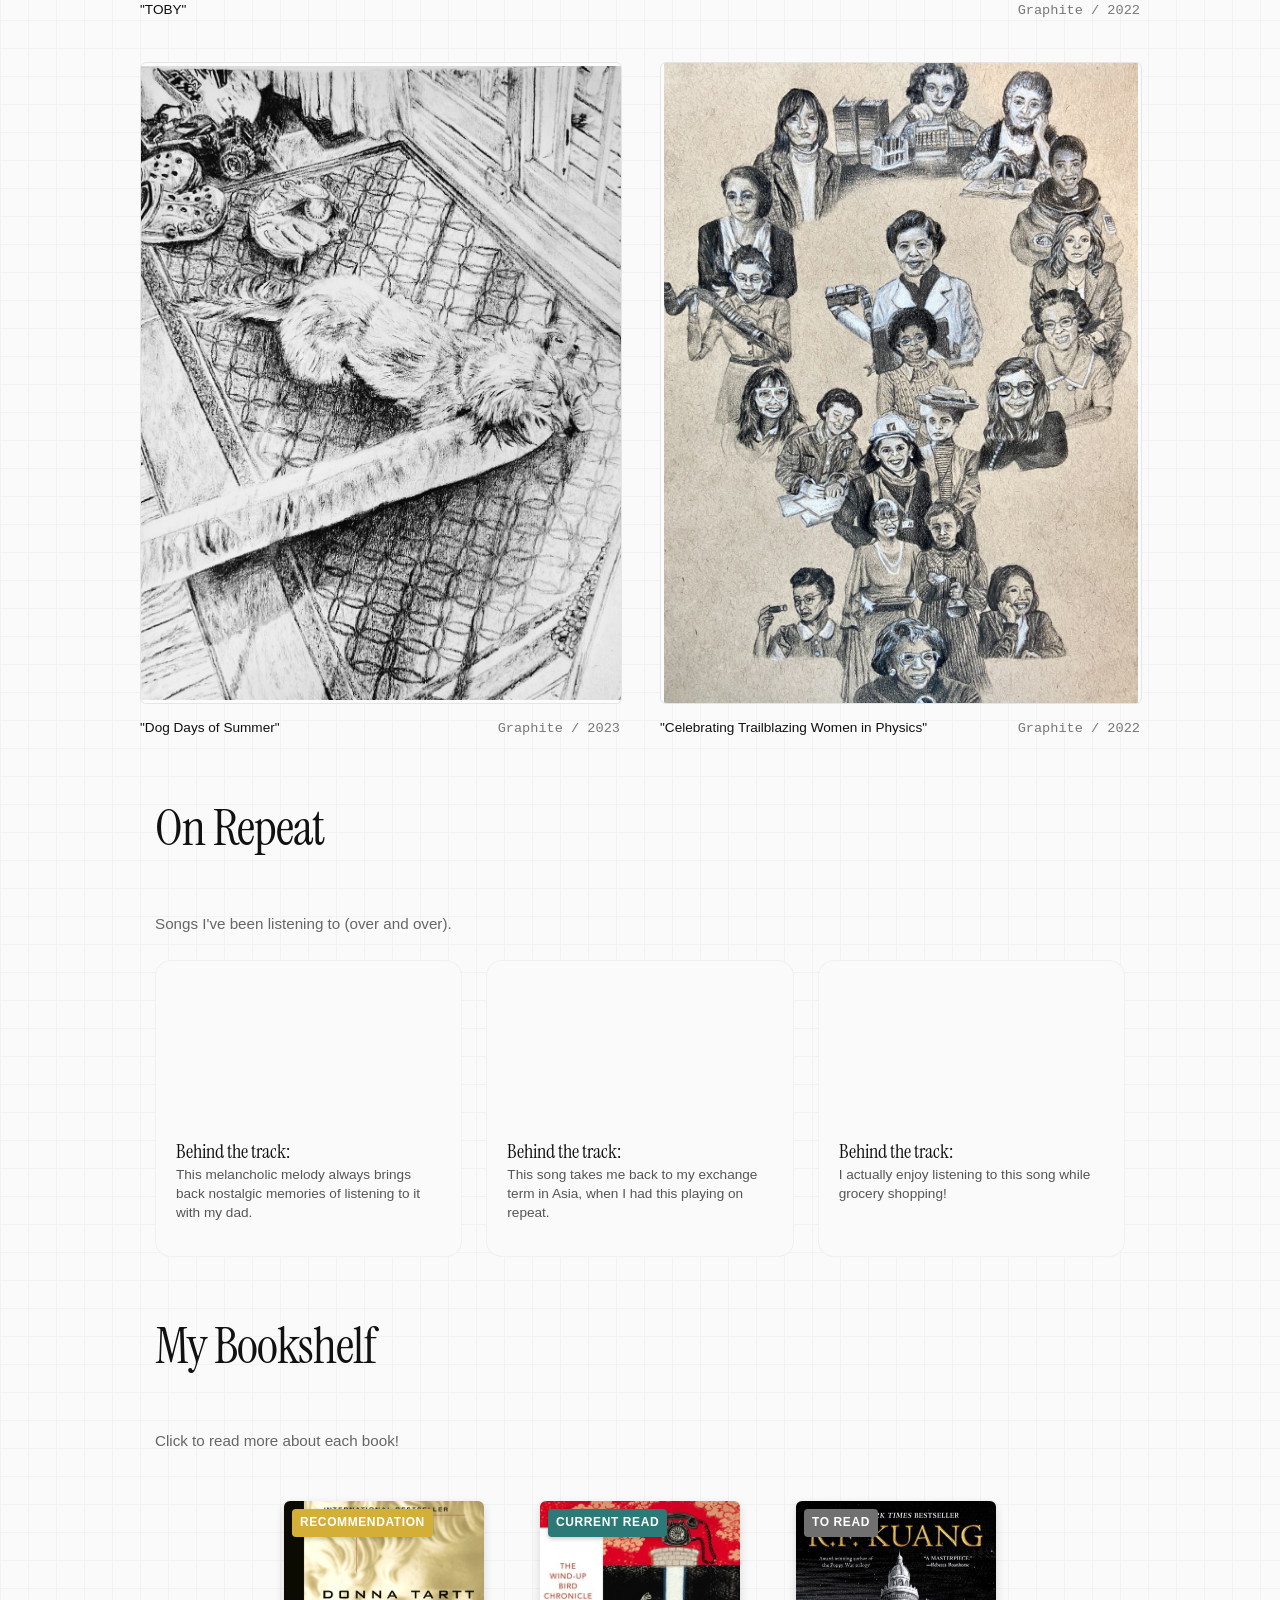
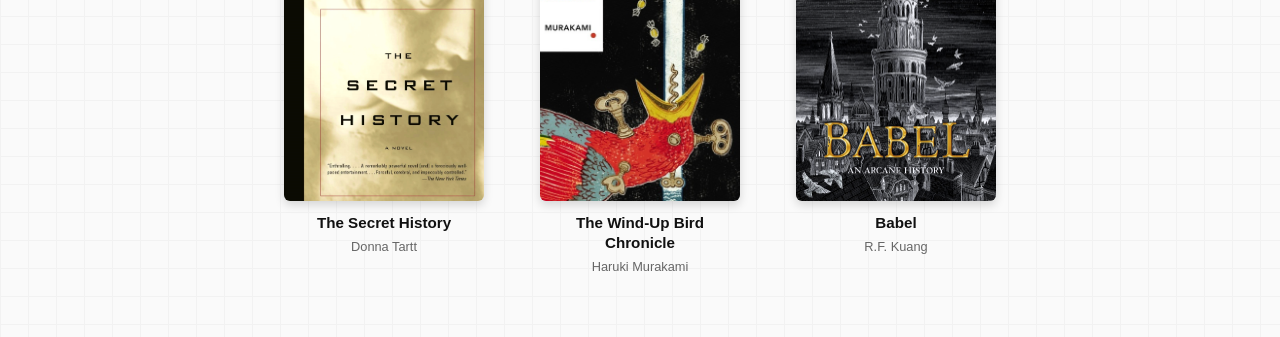
==== commit d375be23: "Fix mobile/tablet views" ====
--- a/about.html
+++ b/about.html
@@ -38,7 +38,7 @@
 
 <!-- Art section -->
 <section class="scrapbook-section">
-        <h2 class="more-section-title">Art</h2>
+    <h2 class="section-title-serif">Art</h2>
         <p class="intro-body" style="font-size: 0.95rem; margin-bottom: 1.5rem; color: #666;">
             Selected works in acrylic and graphite.
           </p>
--- a/style.css
+++ b/style.css
@@ -74,25 +74,145 @@
     margin: 0 auto;
 }
 
-/* Tablet responsiveness */
+/* Hidden on desktop viewports by default */
+.mobile-footnotes-container {
+    display: none;
+}
+
+.mobile-footnotes-list {
+    display: none; 
+}
 @media (max-width: 1024px) {
-    .navbar {
-        padding: 2rem 1.5rem;
-        font-size: 0.88rem;
-    }
-
-    .nav-left, .nav-right {
-        gap: 1.2rem;
-    }
-
-    .camera-frame {
-        max-width: 460px;
-    }
-
-    .exp-row {
-        gap: 1.5rem;
-        padding: 0 1rem;
-    }
+
+    /* Hide superscripts on mobile/tablet */
+    .fn-desktop-only {
+        display: none !important;
+    }
+
+    /* Hide desktop hover tooltips on touch screens */
+    .tooltip, 
+    .footnote-container:hover .tooltip,
+    .footnote-container .footnote-container {
+        display: none !important;
+        visibility: hidden !important;
+        opacity: 0 !important;
+    }
+
+    /* Badge styling */
+    .coop-badge { 
+    display: block !important;
+    width: fit-content !important;
+    max-width: 90vw !important;
+    
+    position: relative !important;
+    left: 50% !important;
+    transform: translateX(-50%) !important;
+    
+    margin-top: 2rem !important;
+    margin-bottom: 2rem !important;
+    
+    /* Single line & styling */
+    white-space: nowrap !important;
+    text-align: center !important;
+    font-size: 0.8rem !important;
+    font-weight: 500 !important;
+    padding: 0.3rem 1.2rem !important;
+    border-radius: 50px !important;
+    box-sizing: border-box !important;
+    }
+
+    .travel-header {
+        position: relative !important;
+        z-index: 25 !important;
+        background: rgba(255, 255, 255, 0.867) !important;
+        backdrop-filter: blur(8px) !important;
+        -webkit-backdrop-filter: blur(8px) !important;
+        max-width: 36% !important;
+        margin: -1.5rem auto 0.5rem auto !important;
+        padding: 0.5rem 0.5rem !important;
+        border-radius: 12px !important;
+        border: 1px solid rgba(0, 0, 0, 0.08) !important;
+        box-shadow: 0 4px 16px rgba(0, 0, 0, 0.06) !important;
+        text-align: center !important;
+    }
+
+    .travel-header p {
+        margin: 0 !important;
+        font-size: 0.95rem !important;
+        line-height: 1.4 !important;
+        color: #333 !important;
+    }
+
+    /* Mobile/tablet footnotes container */
+    .mobile-footnotes-container {
+        display: block !important;
+        width: 100% !important;
+        
+        margin-top: clamp(1rem, 2.5vw, 1.75rem) !important;
+        margin-bottom: clamp(1rem, 2.5vw, 1.5rem) !important;
+        padding-top: 0 !important;
+        padding-bottom: 2.0rem !important;
+        
+        text-align: center !important;
+        box-sizing: border-box !important;
+    }
+
+    .footnotes-title {
+        font-family: "Instrument Serif", serif !important;
+        font-style: italic !important;
+        font-size: clamp(1.35rem, 4vw, 1.75rem) !important;
+        font-weight: 400 !important;
+        color: #111111 !important;
+        margin-top: 0 !important;
+        margin-bottom: 0.5rem !important;
+    }
+
+    .footnotes-inline-list {
+        display: flex !important;
+        flex-wrap: wrap !important;
+        justify-content: center !important;
+        align-items: center !important;
+        gap: 0.4rem 0.6rem !important;
+        width: 100% !important;
+        box-sizing: border-box !important;
+    }
+
+    .footnote-item {
+        display: inline-block !important;
+    }
+
+    .fn-num {
+        color: #6e3822 !important;
+        font-weight: 500 !important;
+        margin-right: 0.2rem !important;
+    }
+
+    .fn-divider {
+        color: #cccccc !important;
+        font-weight: 300 !important;
+        user-select: none !important;
+    }
+}
+
+.content-wrapper > section,
+.section-work,
+.section-projects,
+.section-academics,
+.intro {
+    width: 100% !important;
+    max-width: 100% !important;
+    margin-left: 0 !important;
+    margin-right: 0 !important;
+    padding-left: 0 !important;
+    padding-right: 0 !important;
+    box-sizing: border-box !important;
+}
+
+.section-title-serif,
+.hero-title {
+    margin-left: 0 !important;
+    padding-left: 0 !important;
+    text-align: left !important;
 }
 
 /* Mobile responsiveness */
@@ -100,26 +220,54 @@
     html, body {
         width: 100% !important;
         max-width: 100% !important;
+        height: auto !important;
+        min-height: 100dvh !important;
         overflow-x: hidden !important;
+        overflow-y: auto !important;
         margin: 0 !important;
         padding: 0 !important;
         box-sizing: border-box !important;
     }
 
-    main, .content-wrapper, .container, section {
+    main.content-wrapper .intro,
+    main.content-wrapper .section-header {
+        padding-top: 0 !important;
+        margin-top: 0 !important;
+    }
+
+    /* Heading alignment */
+    .hero-title,
+    .section-title-serif {
+        margin-top: 0.5rem !important;
+        padding-top: 0 !important;
+        line-height: 1.1 !important;
+    }
+
+    main, 
+    .content-wrapper, 
+    .container, 
+    section,
+    .card,
+    .scrapbook-card,
+    div[class*="card"] {
         width: 100% !important;
         max-width: 100% !important;
         min-width: 0 !important; 
-        padding-left: 1rem !important;
-        padding-right: 1rem !important;
+        height: auto !important;
+        max-height: none !important;
+        overflow: visible !important;
+        
+        padding-left: 1.3rem !important;
+        padding-right: 1.3rem !important;
+        padding-bottom: clamp(2.5rem, 6vw, 4rem) !important;
         box-sizing: border-box !important;
-        overflow-x: hidden !important;
     }
 
     p, h1, h2, h3, span, a {
         word-wrap: break-word !important;
         overflow-wrap: break-word !important;
     }
+
     .navbar {
         grid-template-columns: 1fr auto 1fr;
         padding: 1.5rem 1rem;
@@ -151,17 +299,116 @@
     }
 
     .exp-row {
-        display: flex;
+        display: flex !important;
         flex-direction: column !important;
+        position: relative !important; 
+        padding-bottom: 1rem !important;
+        margin-bottom: 1rem !important;
+        gap: 0.5rem !important;
+        width: 100% !important;
+        box-sizing: border-box !important;
+    }
+
+    .exp-left {
+        display: flex !important;
+        flex-direction: row !important;
         align-items: flex-start !important;
-        gap: 0.75rem;
+        gap: 0.75rem !important;
         width: 100% !important;
-    }
-
-    .exp-left, .exp-details {
+        padding-right: 4rem !important;
+        box-sizing: border-box !important;
+    }
+
+    .company-logo,
+    .logo-dark,
+    .logo-link {
+        width: 48px !important;
+        min-width: 48px !important;
+        height: 48px !important;
+        flex-shrink: 0 !important;
+        margin-top: 2px !important;
+    }
+
+    .exp-details {
+        display: flex !important;
+        flex-direction: column !important;
+        gap: 0.2rem !important;
         width: 100% !important;
     }
 
+    .exp-headline {
+        font-size: 0.9rem !important;
+        line-height: 1.25 !important;
+    }
+
+    .exp-right {
+        position: absolute !important;
+        top: 0 !important;
+        right: 0 !important;
+        order: unset !important;
+        width: auto !important;
+        text-align: right !important;
+    }
+
+    .exp-year {
+        font-size: 0.9rem !important;
+        font-weight: 600 !important;
+        opacity: 0.55 !important;
+    }
+
+    .tag-group {
+        display: flex !important;
+        flex-wrap: wrap !important;
+        gap: 0.35rem !important;
+        margin-top: 0.25rem !important;
+        width: 100% !important;
+    }
+
+    .tag {
+        font-size: 0.72rem !important;
+        padding: 0.18rem 0.5rem !important;
+        line-height: 1.2 !important;
+    }
+
+    .project-grid {
+        display: flex !important;
+        flex-direction: column !important;
+        grid-template-columns: 1fr !important;
+        gap: 1.5rem !important;
+        width: 100% !important;
+    }
+
+    /* Center project media blocks */
+    .project-media,
+    .media-stack,
+    .media-block {
+        width: 100% !important;
+        max-width: 100% !important;
+        margin: 0 auto !important;
+        display: flex !important;
+        flex-direction: column !important;
+        align-items: center !important;
+        justify-content: center !important;
+    }
+
+    /* Ensure images scale fluidly */
+    .project-img-nocrop,
+    .media-block img {
+        width: 80% !important;
+        max-width: 100% !important;
+        height: auto !important;
+        object-fit: contain !important;
+        margin: 0 auto !important;
+    }
+
+    /* Center captions */
+    .media-caption {
+        text-align: center !important;
+        width: 100% !important;
+        margin-top: 0.5rem !important;
+    }
+
+    /* 9. Travel / Camera frames */
     .travel-moments-wrapper, 
     .draggable-photo-class {
         display: none !important;
@@ -186,13 +433,39 @@
     .btn-menu { bottom: 10% !important; right: 18% !important; transform: scale(0.75); }
     .btn-delete { bottom: 10% !important; right: 8% !important; transform: scale(0.75); }
 
-    body, html {
-        overflow-x: hidden;
-        width: 100%;
-    }
-}
-
-
+    .scrapbook-grid {
+        display: grid !important;
+        grid-template-columns: 1fr !important;
+        gap: 2rem !important;
+        height: auto !important;
+        overflow: visible !important;
+    }
+    
+    .scrapbook-item,
+    .scrapbook-item.large {
+        grid-column: span 1 !important;
+        height: auto !important;
+        overflow: visible !important;
+    }
+
+    .project-grid {
+        display: grid !important;
+        grid-template-columns: 1fr !important;
+        gap: 1.5rem !important;
+        height: auto !important;
+        overflow: visible !important;
+    }
+    
+    .project-header {
+        flex-direction: column;
+        gap: 0.5rem;
+    }
+    
+    .project-date {
+        font-size: 1.4rem;
+    }
+
+}
 .brand {
     font-family: "Instrument Serif", serif;
     font-weight: 230;
@@ -353,13 +626,13 @@
   background-color: #594c4c27; 
   color: #594c4c; 
   border: 1px solid #c4b1b1; 
-  border-radius: 35px; 
-  padding: 3px 10px; 
+  border-radius: 40px; 
+  padding: 7px 12px; 
   font-family: system-ui, -apple-system, sans-serif; 
   font-size: 11pt;                    
   font-weight: 350;                  
   letter-spacing: 0.04em;            
-  margin-bottom: 15px;
+  margin-bottom: 10px;
   transform: scale(0.80);
   transform-origin: left center;
 }
@@ -600,13 +873,6 @@
     font-size: 1.4rem;
     font-weight: 400;
     margin-bottom: 1rem;
-}
-
-.chinese-practice {
-    font-size: 0.95rem;
-    color: #555555;
-    line-height: 1.5;
-    margin-bottom: 1.5rem;
 }
 
 .scrapbook-container {
@@ -746,17 +1012,6 @@
     font-size: 0.75rem;
     color: #555555;
     letter-spacing: 0.05em;
-}
-
-@media (max-width: 768px) {
-    .scrapbook-grid {
-        grid-template-columns: 1fr;
-        gap: 2rem;
-    }
-    
-    .scrapbook-item.large {
-        grid-column: span 1;
-    }
 }
 
 .music-section {
@@ -1169,22 +1424,6 @@
     letter-spacing: 0.03em;
 }
 
-@media (max-width: 768px) {
-    .project-grid {
-        grid-template-columns: 1fr;
-        gap: 1.5rem;
-    }
-    
-    .project-header {
-        flex-direction: column;
-        gap: 0.5rem;
-    }
-    
-    .project-date {
-        font-size: 1.4rem;
-    }
-}
-
 .project-media.media-stack {
     display: flex;
     flex-direction: column;
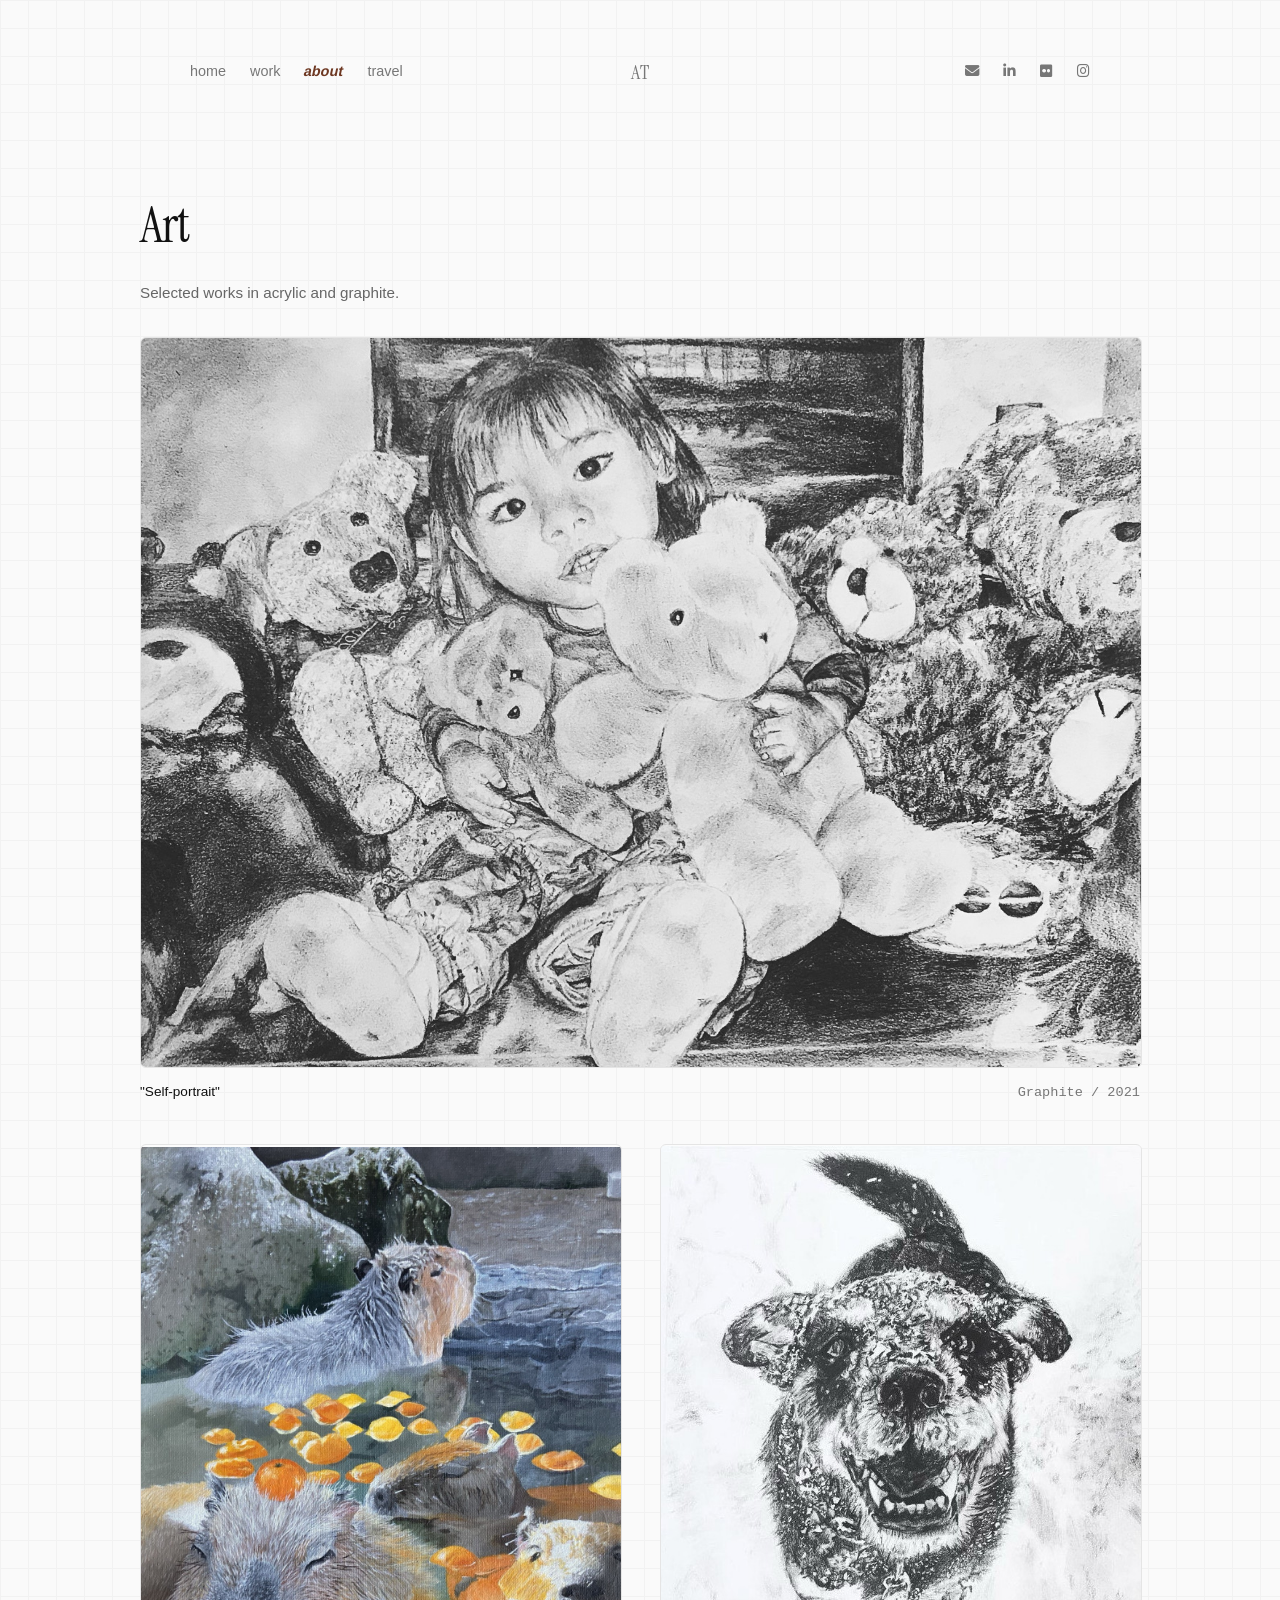
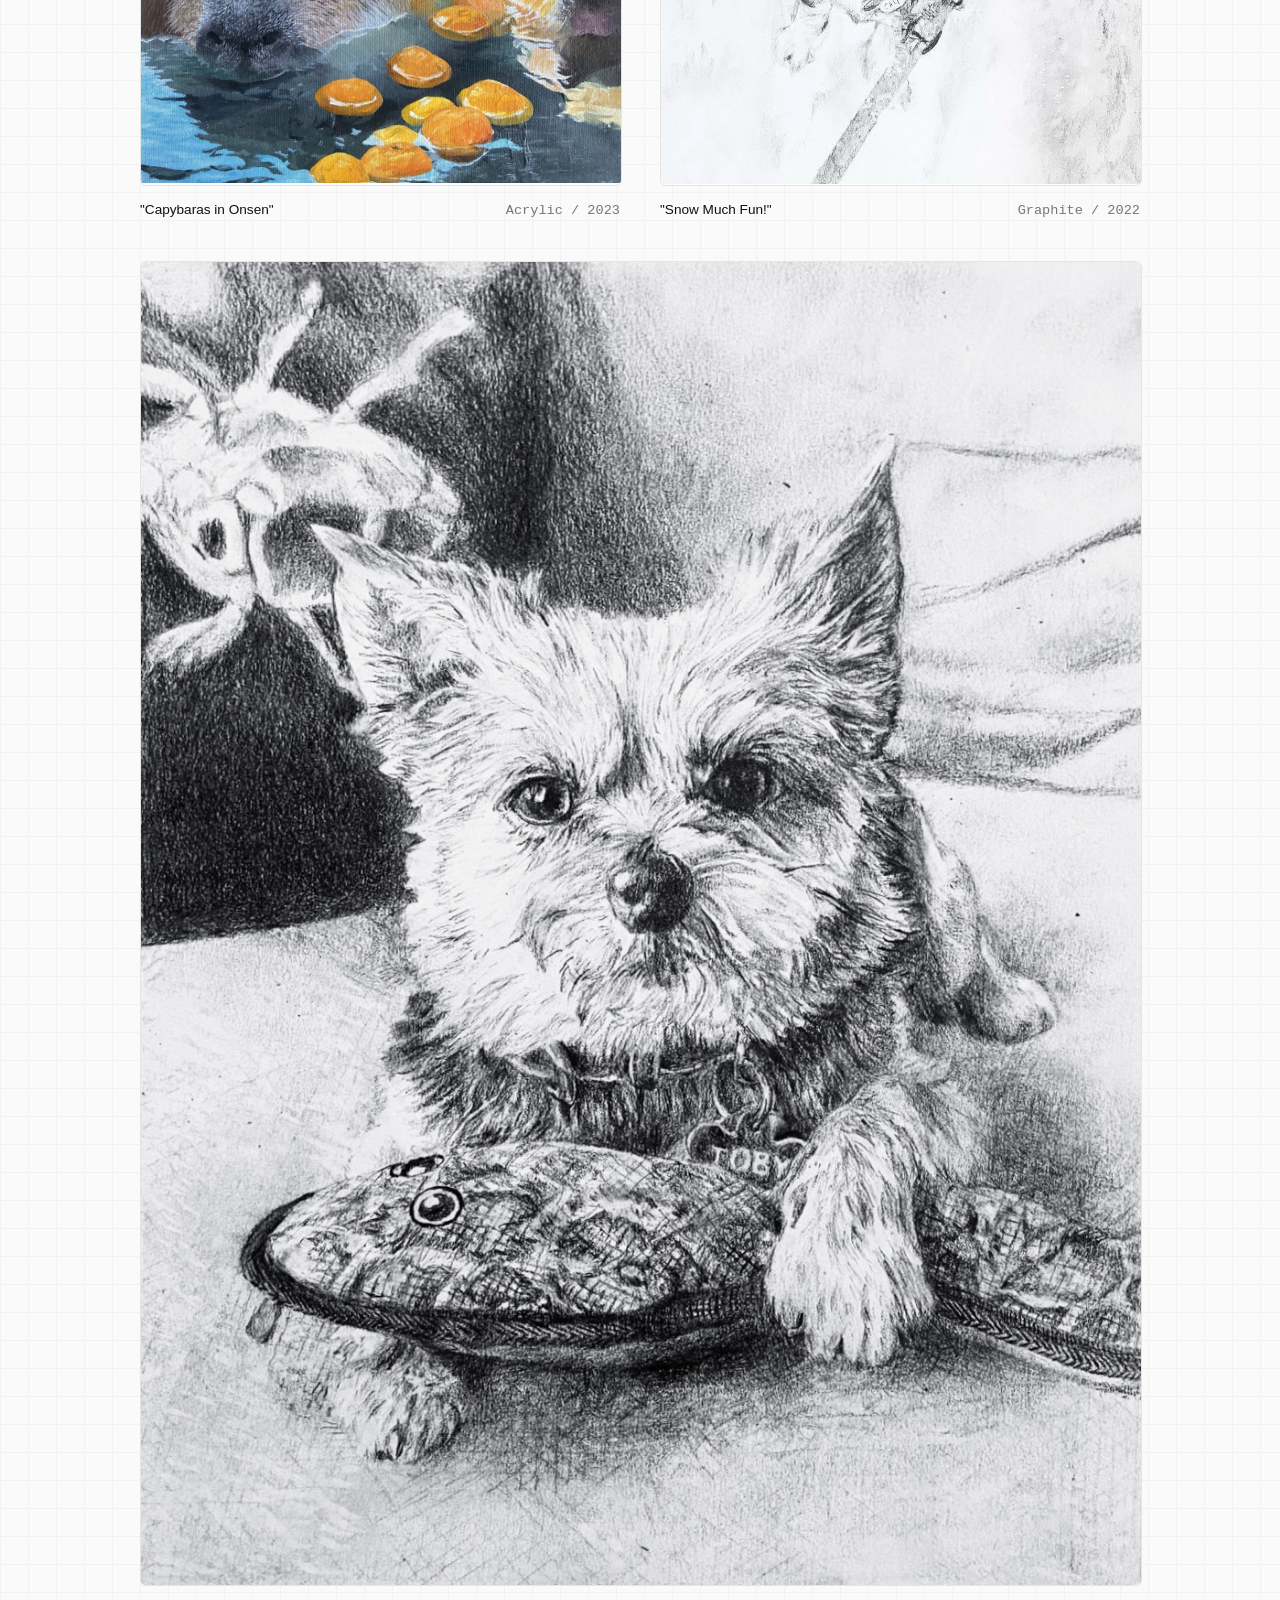
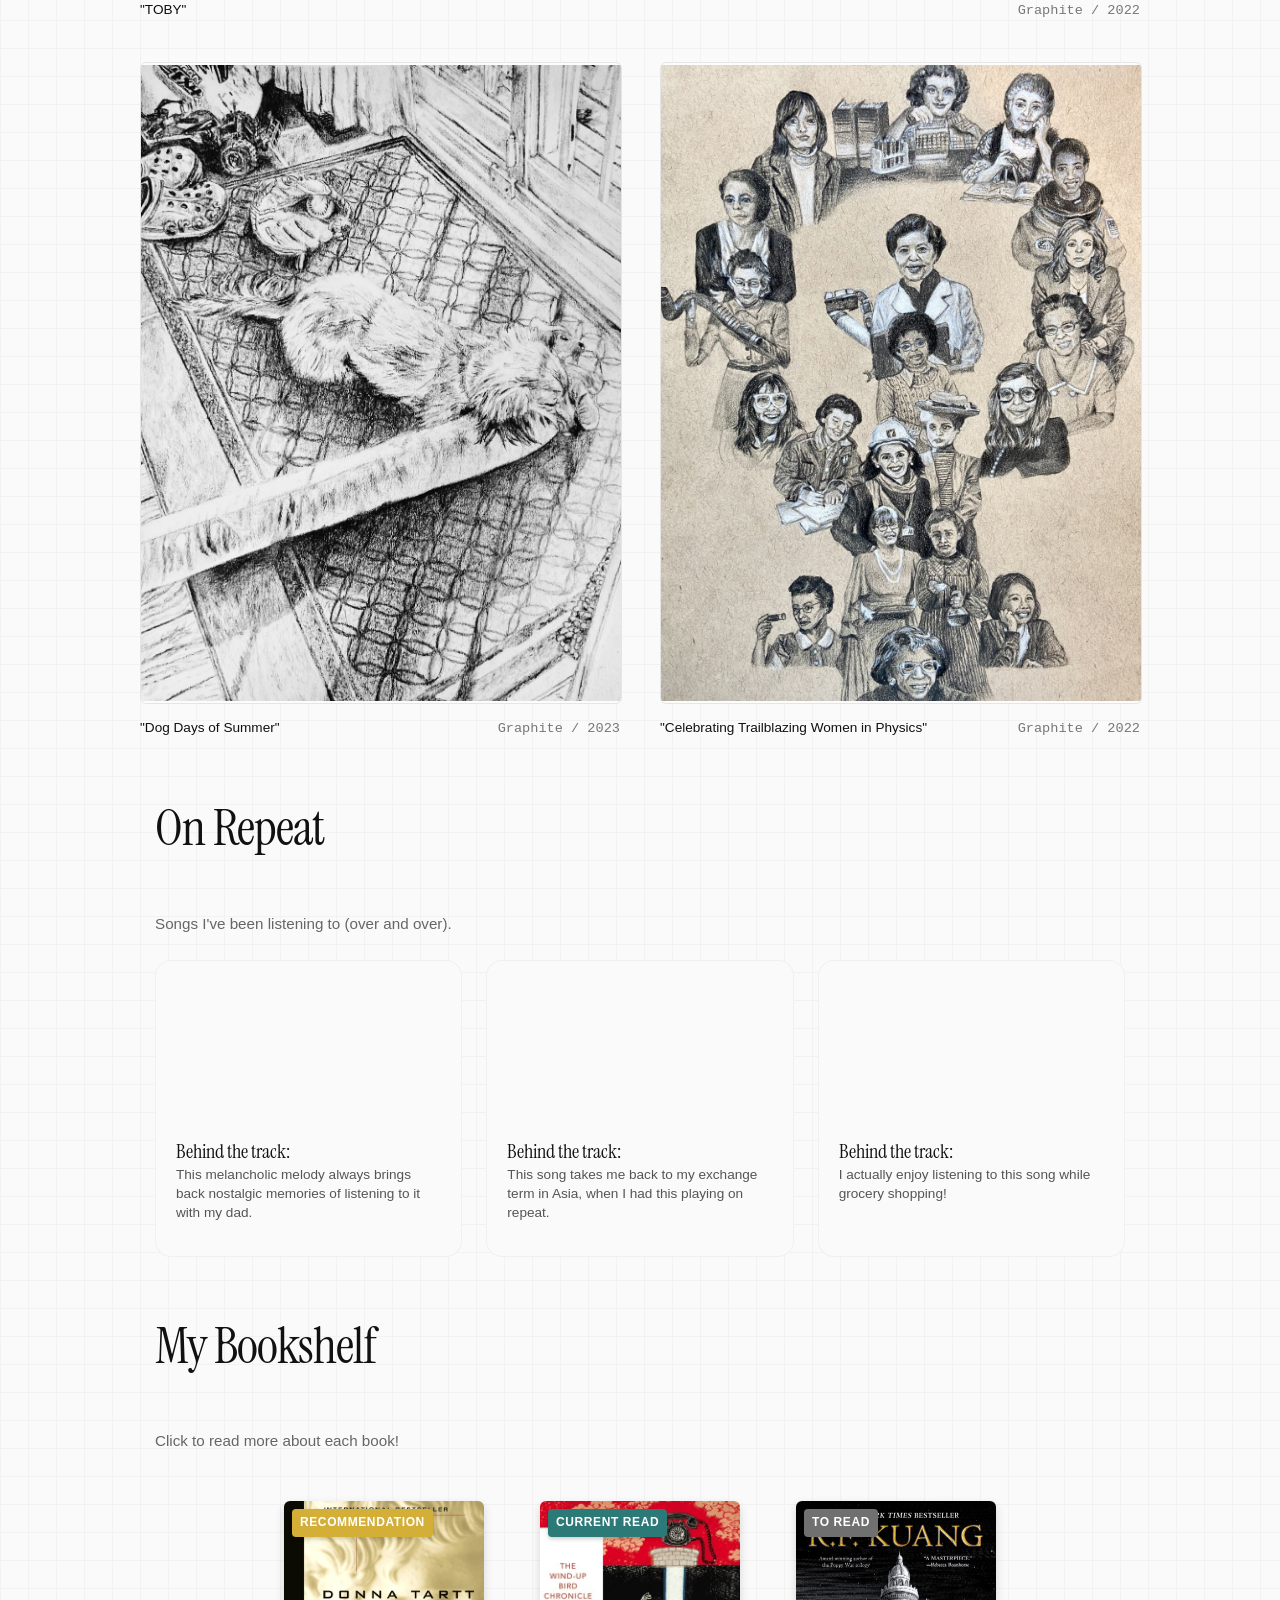
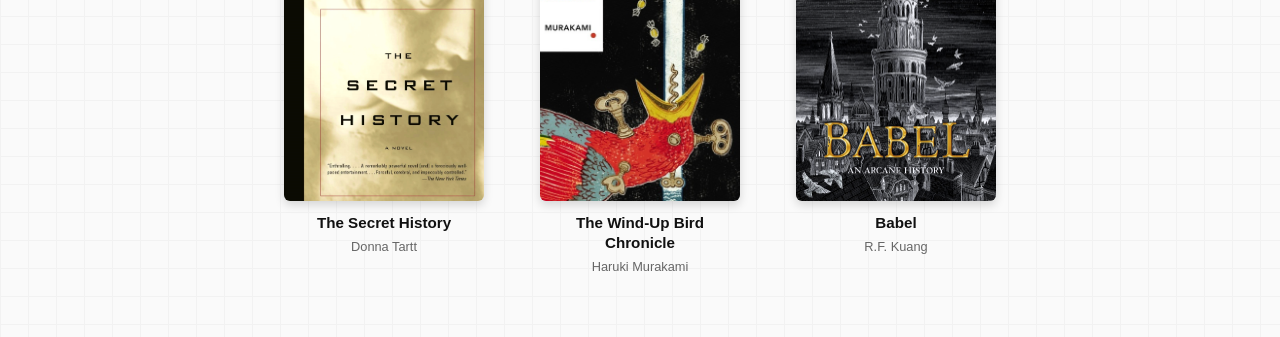
==== commit 79b4a4cb: "Renamed home page" ====
--- a/about.html
+++ b/about.html
@@ -12,13 +12,13 @@
 <body>
     <nav class="navbar">
         <div class="nav-left">
-            <a href="index.html">home</a>
+            <a href="home.html">home</a>
             <a href="work.html">work</a>
             <a href="about.html"class="active">about</a>
             <a href="travel.html">travel</a>
         </div>
         <div class="nav-center">
-            <a href="index.html" class="brand">AT</a>
+            <a href="home.html" class="brand">AT</a>
         </div>
         <div class="nav-right">
             <a href="mailto:atamlin@uwaterloo.ca" aria-label="Email Anna-Margret">
--- a/style.css
+++ b/style.css
@@ -82,6 +82,28 @@
 .mobile-footnotes-list {
     display: none; 
 }
+
+.footnote-mobile-link {
+  color: inherit;
+  text-decoration: underline;
+}
+
+.fn-moments::after {
+  content: "4";
+}
+
+.typing-cursor::after {
+  content: '|';
+  display: inline-block;
+  font-weight: normal;
+  animation: blink 1s infinite;
+}
+
+@keyframes blink {
+  0%, 100% { opacity: 1; }
+  80% { opacity: 0; }
+}
+
 @media (max-width: 1024px) {
 
     /* Hide superscripts on mobile/tablet */
@@ -97,7 +119,10 @@
         visibility: hidden !important;
         opacity: 0 !important;
     }
-
+    
+    .fn-moments::after {
+        content: "3";
+    }
     /* Badge styling */
     .coop-badge { 
     display: block !important;
@@ -151,7 +176,7 @@
         margin-top: clamp(1rem, 2.5vw, 1.75rem) !important;
         margin-bottom: clamp(1rem, 2.5vw, 1.5rem) !important;
         padding-top: 0 !important;
-        padding-bottom: 2.0rem !important;
+        padding-bottom: 0rem !important;
         
         text-align: center !important;
         box-sizing: border-box !important;
@@ -215,6 +240,18 @@
     text-align: left !important;
 }
 
+.travel-item {
+    touch-action: none;
+    -webkit-user-select: none;
+    user-select: none;
+}
+
+.travel-item img {
+    -webkit-user-drag: none;
+    user-select: none;
+    pointer-events: none;
+}
+
 /* Mobile responsiveness */
 @media (max-width: 768px) {
     html, body {
@@ -227,6 +264,10 @@
         margin: 0 !important;
         padding: 0 !important;
         box-sizing: border-box !important;
+        -webkit-text-size-adjust: 100% !important;
+        -moz-text-size-adjust: 100% !important;
+        -ms-text-size-adjust: 100% !important;
+        text-size-adjust: 100% !important;
     }
 
     main.content-wrapper .intro,
@@ -241,6 +282,24 @@
         margin-top: 0.5rem !important;
         padding-top: 0 !important;
         line-height: 1.1 !important;
+        font-size: 2.1rem !important;
+        line-height: 1.2 !important;
+    }
+    h1.hero-title,
+    h1.hero-title *,
+    .hero-text {
+        font-size: 2.1rem !important;
+        line-height: 1.2 !important;
+    }
+
+    /* Prevent "Anna-Margret!¹" from breaking across lines mid-word */
+    .name-link-container {
+        white-space: nowrap !important;
+    }
+
+    /* Keep the superscript small relative to the new mobile text size */
+    h1.hero-title sup {
+        font-size: 0.5em !important;
     }
 
     main, 
@@ -275,9 +334,7 @@
     }
 
     .nav-left a[href*="travel"],
-    .nav-link-travel,
-    .nav-right a[href*="instagram"],
-    .nav-link-instagram {
+    .nav-link-travel{
         display: none !important;
     }
 
@@ -302,8 +359,9 @@
         display: flex !important;
         flex-direction: column !important;
         position: relative !important; 
-        padding-bottom: 1rem !important;
-        margin-bottom: 1rem !important;
+        padding-bottom: 0.5rem !important;
+        margin-top: 1rem !important;
+        margin-bottom: 0.5rem !important;
         gap: 0.5rem !important;
         width: 100% !important;
         box-sizing: border-box !important;
@@ -394,7 +452,7 @@
     /* Ensure images scale fluidly */
     .project-img-nocrop,
     .media-block img {
-        width: 80% !important;
+        width: 95% !important;
         max-width: 100% !important;
         height: auto !important;
         object-fit: contain !important;
@@ -408,7 +466,7 @@
         margin-top: 0.5rem !important;
     }
 
-    /* 9. Travel / Camera frames */
+    /* Travel / Camera frames */
     .travel-moments-wrapper, 
     .draggable-photo-class {
         display: none !important;
@@ -637,6 +695,18 @@
   transform-origin: left center;
 }
 
+.coop-badge a {
+    color: inherit !important;     
+    text-decoration: none !important;
+    display: inline-block !important;
+    width: 100% !important;
+}
+
+.coop-badge:hover {
+    cursor: pointer;
+    opacity: 0.85;
+    transition: opacity 0.2s ease;
+}
 .section-label {
     display: block;
     font-size: 0.75rem;
@@ -774,7 +844,7 @@
 
 .tag-hsi  { background-color: #f4ccd6; color: #820024; }
 .tag-vip  { background-color: #bff3f5; color: #086164; }
-.tag-pepper { background-color: #c3fbcd; color: #1c8940; }
+.tag-pepper { background-color: #0f8e41; color: #f5fbf3; }
 .tag-navblue  { background-color: #444447; color: #ffffff; }
 .tag-velocity  { background-color: #2c3db9; color: #aefa77; }
 
